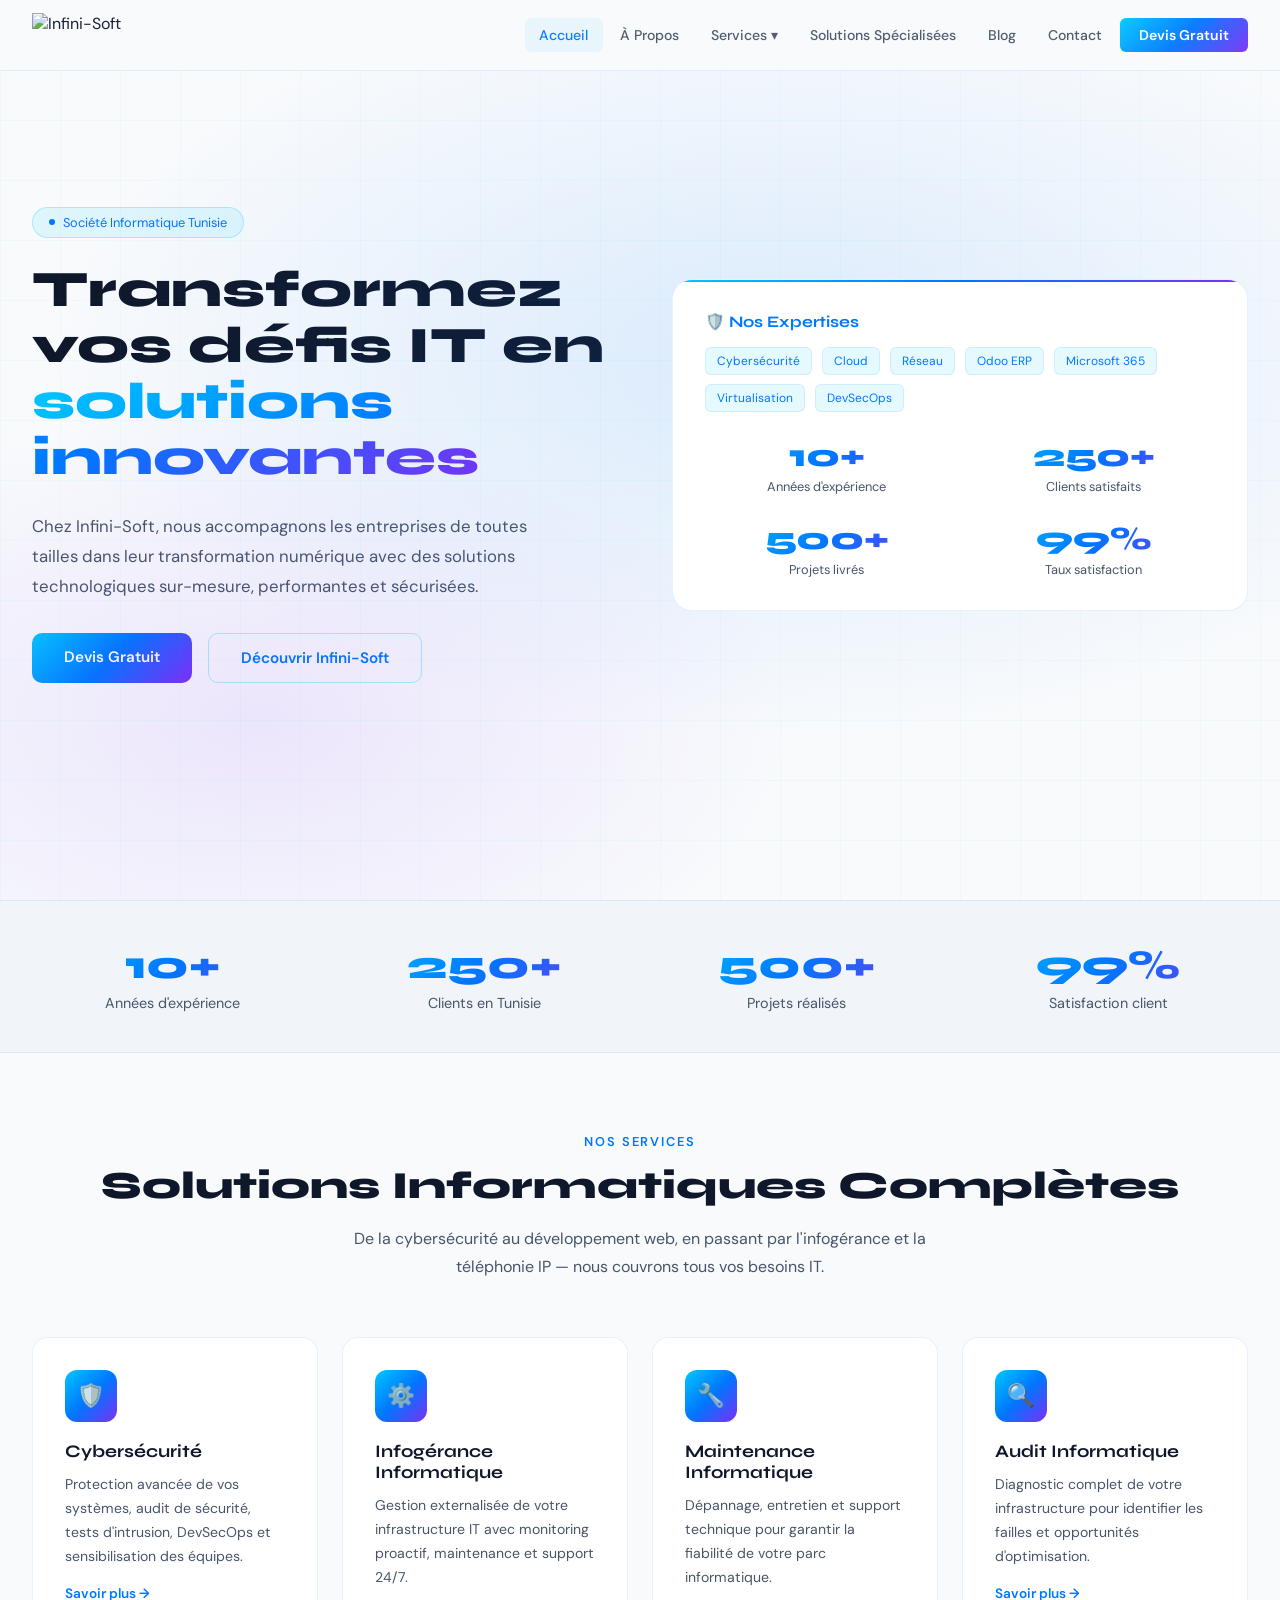
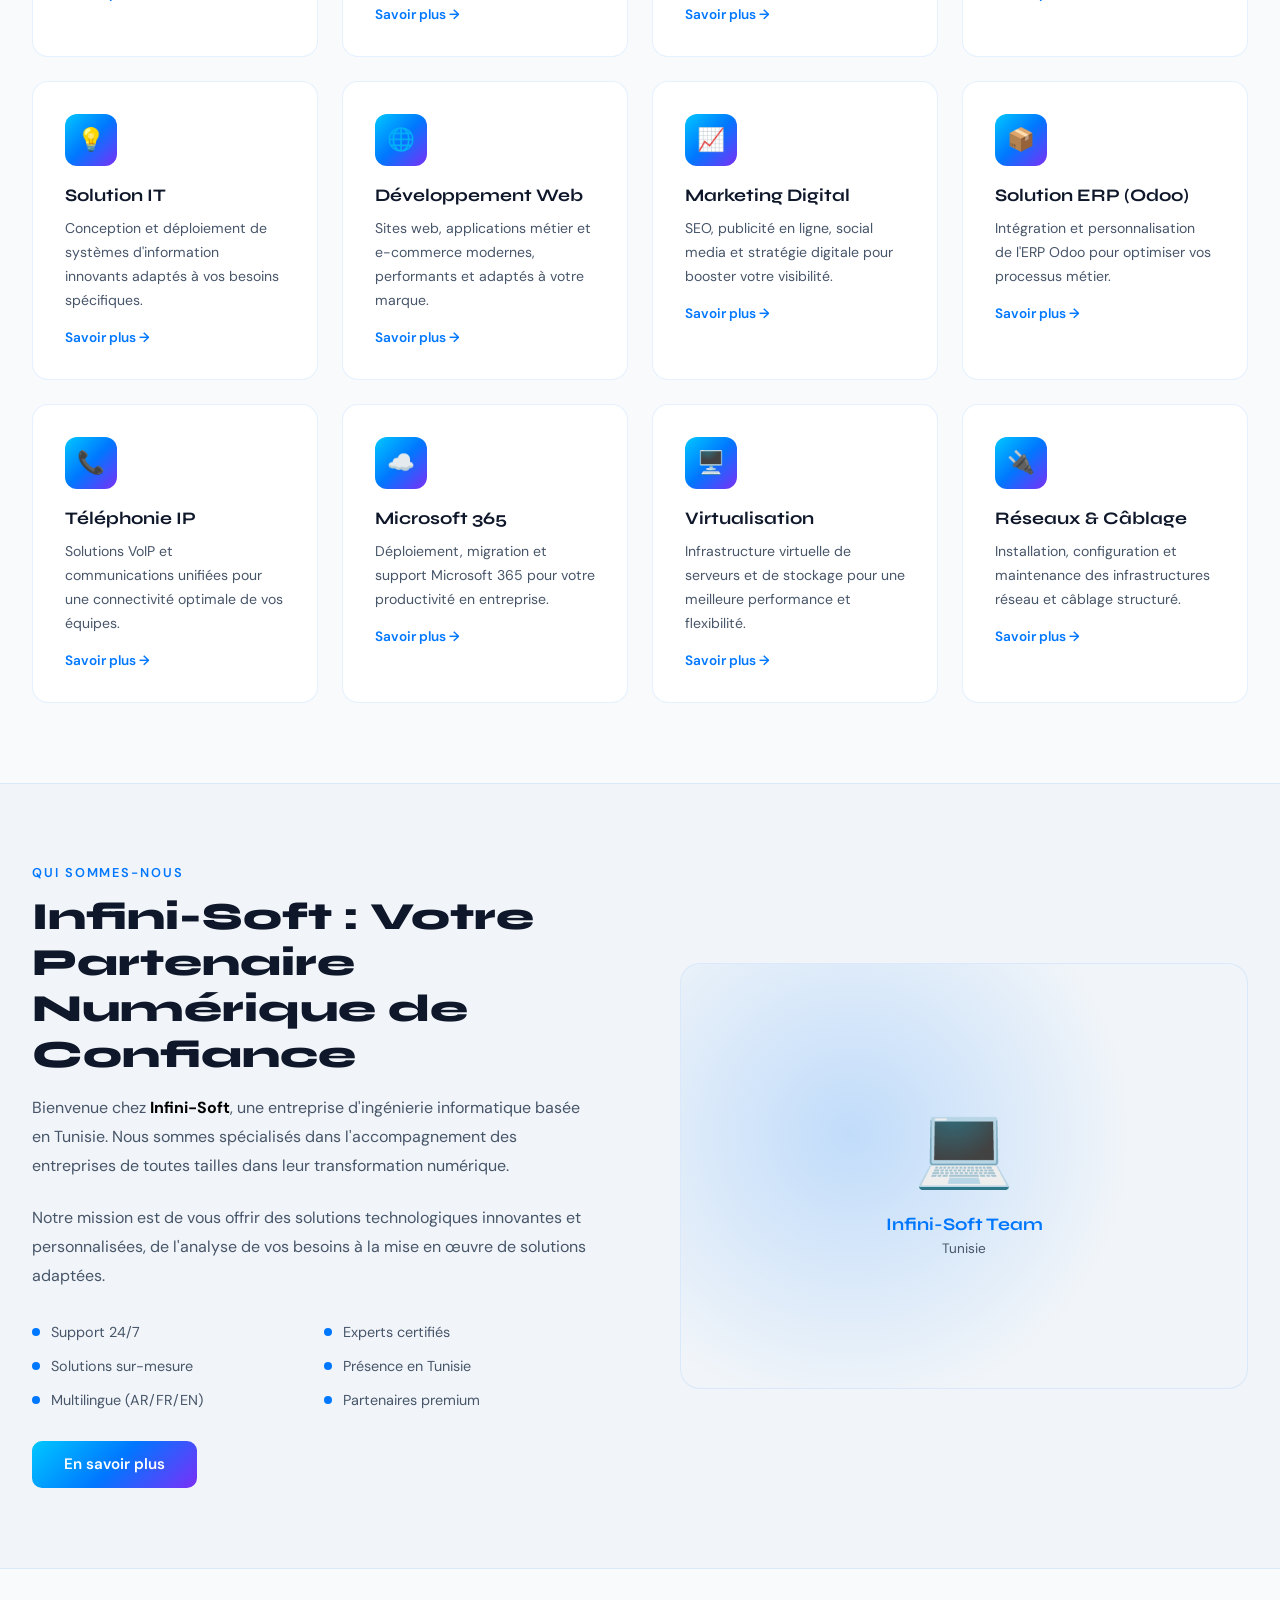
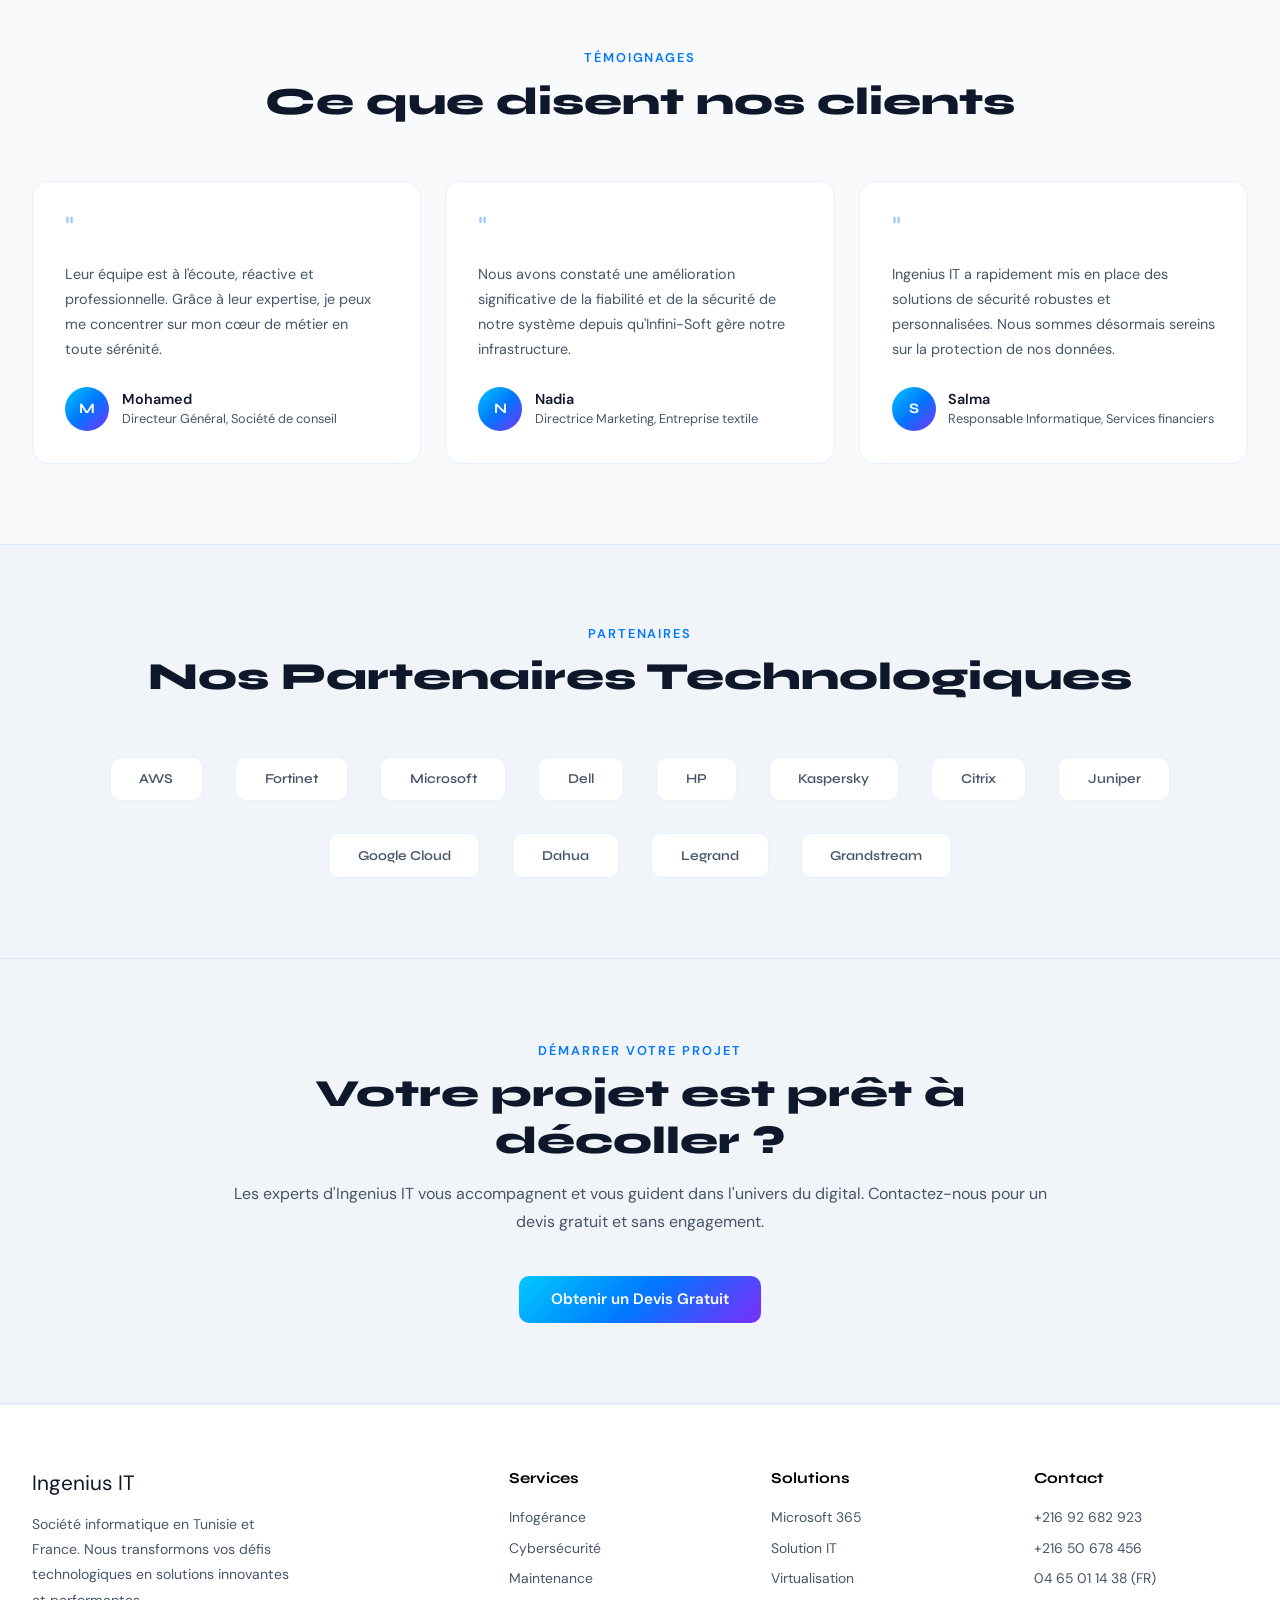
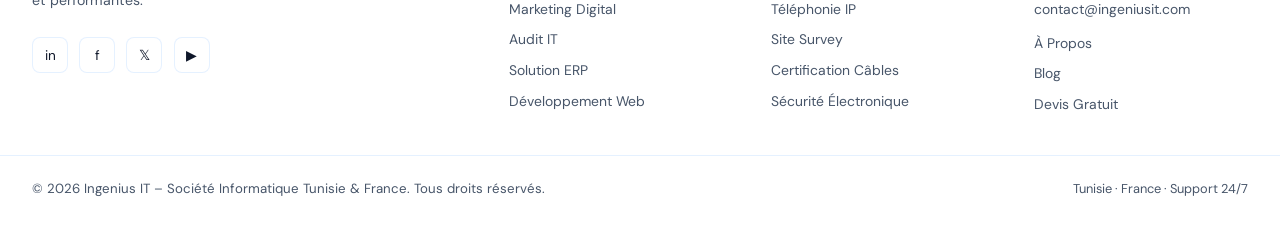
==== infinisoft-template.html @ 9e319af5 "source repo import" ====
<!DOCTYPE html>
<html lang="fr">
<head>
<meta charset="UTF-8">
<meta name="viewport" content="width=device-width, initial-scale=1.0">
<title>Infini-Soft – Société Informatique</title>
<link href="https://fonts.googleapis.com/css2?family=Syne:wght@400;600;700;800&family=DM+Sans:wght@300;400;500;600&display=swap" rel="stylesheet">
<style>
:root {
  /* Mode Clair (Défaut) */
  --bg: #f8fafc;
  --bg2: #ffffff;
  --bg3: #f1f5f9;
  --accent: #0077ff;
  --accent2: #0056b3;
  --accent3: #6366f1;
  --text: #0f172a;
  --text2: #475569;
  --white: #000000;
  --card: #ffffff;
  --border: rgba(0,119,255,0.1);
  --grad: linear-gradient(135deg, #00c8ff 0%, #0077ff 50%, #7b2ff7 100%);
  --shadow: 0 10px 30px rgba(0,0,0,0.05);
}

@media (prefers-color-scheme: dark) {
  :root {
    --bg: #0a0e1a;
    --bg2: #0f1525;
    --bg3: #141c30;
    --accent: #00c8ff;
    --accent2: #0077ff;
    --accent3: #7b2ff7;
    --text: #e8edf8;
    --text2: #8899bb;
    --white: #ffffff;
    --card: #131b2e;
    --border: rgba(0,200,255,0.12);
    --grad: linear-gradient(135deg, #00c8ff 0%, #0077ff 50%, #7b2ff7 100%);
    --shadow: 0 20px 60px rgba(0,120,255,0.15);
  }
}
*{margin:0;padding:0;box-sizing:border-box;}
html{scroll-behavior:smooth;}
body{font-family:'DM Sans',sans-serif;background:var(--bg);color:var(--text);overflow-x:hidden;}

/* ─── SCROLLBAR ─── */
::-webkit-scrollbar{width:6px;}
::-webkit-scrollbar-track{background:var(--bg);}
::-webkit-scrollbar-thumb{background:var(--accent2);border-radius:3px;}

/* ─── PAGES ─── */
.page{display:none;min-height:100vh;}
.page.active{display:block;}

/* ─── NAV ─── */
nav{position:fixed;top:0;left:0;right:0;z-index:1000;background:var(--bg);backdrop-filter:blur(20px);border-bottom:1px solid var(--border);opacity: 0.95;}
.nav-inner{max-width:1280px;margin:auto;padding:0 2rem;display:flex;align-items:center;justify-content:space-between;height:70px;}
.logo{display: flex; align-items: center; cursor:pointer;}
.nav-links{display:flex;gap:0.2rem;list-style:none;}
.nav-links li{position:relative;}
.nav-links a{color:var(--text2);text-decoration:none;font-size:0.88rem;font-weight:500;padding:0.5rem 0.9rem;border-radius:6px;transition:all .2s;cursor:pointer;display:block;}
.nav-links a:hover,.nav-links a.active{color:var(--accent);background:rgba(0,200,255,0.07);}
.dropdown{position:absolute;top:calc(100% + 8px);left:0;background:var(--bg2);border:1px solid var(--border);border-radius:10px;min-width:220px;padding:0.5rem;opacity:0;pointer-events:none;transform:translateY(-8px);transition:all .25s;}
.nav-links li:hover .dropdown{opacity:1;pointer-events:all;transform:translateY(0);}
.dropdown a{font-size:0.84rem;padding:0.45rem 0.8rem;border-radius:6px;color:var(--text2);}
.dropdown a:hover{color:var(--accent);background:rgba(0,200,255,0.07);}
.nav-cta{background:var(--grad);color:#fff!important;border-radius:8px;padding:0.5rem 1.2rem!important;font-weight:600!important;-webkit-text-fill-color:#fff!important;}
.nav-cta:hover{opacity:0.9;color:#fff!important;}
.hamburger{display:none;flex-direction:column;gap:5px;cursor:pointer;padding:4px;}
.hamburger span{width:24px;height:2px;background:var(--text);border-radius:2px;transition:.3s;}
.mobile-menu{display:none;position:fixed;top:70px;left:0;right:0;background:var(--bg2);border-bottom:1px solid var(--border);padding:1rem 2rem;z-index:999;}
.mobile-menu.open{display:block;}
.mobile-menu a{display:block;padding:.7rem 0;color:var(--text2);text-decoration:none;font-size:.95rem;border-bottom:1px solid var(--border);cursor:pointer;}

/* ─── HERO ─── */
.hero{min-height:100vh;display:flex;align-items:center;position:relative;overflow:hidden;padding-top:70px;}
.hero-bg{position:absolute;inset:0;background:radial-gradient(ellipse 80% 60% at 60% 40%, rgba(0,119,255,0.12) 0%, transparent 70%),radial-gradient(ellipse 60% 50% at 20% 80%, rgba(123,47,247,0.10) 0%, transparent 70%);}
.hero-grid{position:absolute;inset:0;background-image:linear-gradient(rgba(0,200,255,0.04) 1px,transparent 1px),linear-gradient(90deg,rgba(0,200,255,0.04) 1px,transparent 1px);background-size:60px 60px;}
.hero-inner{max-width:1280px;margin:auto;padding:4rem 2rem;display:grid;grid-template-columns:1fr 1fr;gap:4rem;align-items:center;}
.hero-badge{display:inline-flex;align-items:center;gap:.5rem;background:rgba(0,200,255,0.1);border:1px solid rgba(0,200,255,0.25);border-radius:50px;padding:.35rem 1rem;font-size:.8rem;color:var(--accent);margin-bottom:1.5rem;}
.hero-badge span{width:6px;height:6px;background:var(--accent);border-radius:50%;animation:pulse 2s infinite;}
@keyframes pulse{0%,100%{opacity:1}50%{opacity:.3}}
.hero h1{font-family:'Syne',sans-serif;font-size:clamp(2.2rem,4vw,3.8rem);font-weight:800;line-height:1.1;margin-bottom:1.5rem;}
.hero h1 .grad{background:var(--grad);-webkit-background-clip:text;-webkit-text-fill-color:transparent;}
.hero p{color:var(--text2);font-size:1.05rem;line-height:1.8;margin-bottom:2rem;max-width:520px;}
.hero-btns{display:flex;gap:1rem;flex-wrap:wrap;}
.btn-primary{background:var(--grad);color:#fff;border:none;padding:.85rem 2rem;border-radius:10px;font-size:.95rem;font-weight:600;cursor:pointer;transition:.25s;text-decoration:none;display:inline-block;}
.btn-primary:hover{transform:translateY(-2px);box-shadow:0 12px 30px rgba(0,119,255,0.4);}
.btn-outline{background:transparent;color:var(--accent);border:1px solid rgba(0,200,255,0.3);padding:.85rem 2rem;border-radius:10px;font-size:.95rem;font-weight:600;cursor:pointer;transition:.25s;text-decoration:none;display:inline-block;}
.btn-outline:hover{background:rgba(0,200,255,0.08);border-color:var(--accent);}
.hero-visual{position:relative;}
.hero-card{background:var(--card);border:1px solid var(--border);border-radius:20px;padding:2rem;position:relative;overflow:hidden;}
.hero-card::before{content:'';position:absolute;top:0;left:0;right:0;height:2px;background:var(--grad);}
.stats-grid{display:grid;grid-template-columns:1fr 1fr;gap:1.5rem;margin-top:1.5rem;}
.stat-item{text-align:center;}
.stat-num{font-family:'Syne',sans-serif;font-size:2rem;font-weight:800;background:var(--grad);-webkit-background-clip:text;-webkit-text-fill-color:transparent;}
.stat-label{font-size:.8rem;color:var(--text2);margin-top:.2rem;}
.floating-chips{display:flex;gap:.6rem;flex-wrap:wrap;margin-bottom:1.5rem;}
.chip{background:rgba(0,200,255,0.1);border:1px solid var(--border);border-radius:6px;padding:.3rem .7rem;font-size:.75rem;color:var(--accent);}

/* ─── SECTION BASE ─── */
section{padding:5rem 0;}
.container{max-width:1280px;margin:auto;padding:0 2rem;}
.section-label{font-size:.8rem;font-weight:600;letter-spacing:.15em;text-transform:uppercase;color:var(--accent);margin-bottom:.8rem;}
.section-title{font-family:'Syne',sans-serif;font-size:clamp(1.8rem,3vw,2.8rem);font-weight:800;line-height:1.2;margin-bottom:1rem;}
.section-sub{color:var(--text2);font-size:1rem;line-height:1.75;max-width:600px;}
.section-header{margin-bottom:3.5rem;}
.text-center{text-align:center;}
.text-center .section-sub{margin:0 auto;}

/* ─── SERVICES GRID ─── */
.services-grid{display:grid;grid-template-columns:repeat(auto-fill,minmax(280px,1fr));gap:1.5rem;}
.service-card{background:var(--card);border:1px solid var(--border);border-radius:16px;padding:2rem;transition:.3s;cursor:pointer;position:relative;overflow:hidden;}
.service-card::after{content:'';position:absolute;inset:0;background:var(--grad);opacity:0;transition:.3s;}
.service-card:hover{transform:translateY(-4px);border-color:rgba(0,200,255,0.3);box-shadow:var(--shadow);}
.service-icon{width:52px;height:52px;background:var(--grad);border-radius:12px;display:flex;align-items:center;justify-content:center;font-size:1.4rem;margin-bottom:1.2rem;position:relative;z-index:1;}
.service-card h3{font-family:'Syne',sans-serif;font-size:1.1rem;font-weight:700;margin-bottom:.7rem;position:relative;z-index:1;}
.service-card p{color:var(--text2);font-size:.88rem;line-height:1.7;position:relative;z-index:1;}
.service-link{color:var(--accent);font-size:.85rem;font-weight:600;margin-top:1rem;display:inline-flex;align-items:center;gap:.3rem;text-decoration:none;position:relative;z-index:1;cursor:pointer;}
.service-link:hover{gap:.6rem;}

/* ─── ABOUT SECTION ─── */
.about-grid{display:grid;grid-template-columns:1fr 1fr;gap:5rem;align-items:center;}
.about-img{border-radius:20px;overflow:hidden;position:relative;}
.about-img-placeholder{width:100%;aspect-ratio:4/3;background:var(--bg3);border-radius:20px;border:1px solid var(--border);display:flex;align-items:center;justify-content:center;font-size:4rem;position:relative;overflow:hidden;}
.about-img-placeholder::before{content:'';position:absolute;inset:0;background:radial-gradient(circle at 30% 40%, rgba(0,119,255,0.2),transparent 60%);}
.about-features{display:grid;grid-template-columns:1fr 1fr;gap:1rem;margin-top:2rem;}
.feat-item{display:flex;align-items:center;gap:.7rem;font-size:.9rem;color:var(--text2);}
.feat-dot{width:8px;height:8px;border-radius:50%;background:var(--accent);flex-shrink:0;}

/* ─── STATS BAR ─── */
.stats-bar{background:var(--bg3);border-top:1px solid var(--border);border-bottom:1px solid var(--border);}
.stats-bar-inner{max-width:1280px;margin:auto;padding:2.5rem 2rem;display:grid;grid-template-columns:repeat(4,1fr);gap:2rem;}
.stat-box{text-align:center;}
.stat-box .num{font-family:'Syne',sans-serif;font-size:2.5rem;font-weight:800;background:var(--grad);-webkit-background-clip:text;-webkit-text-fill-color:transparent;}
.stat-box .lbl{color:var(--text2);font-size:.9rem;margin-top:.3rem;}

/* ─── TESTIMONIALS ─── */
.testimonials-grid{display:grid;grid-template-columns:repeat(auto-fill,minmax(320px,1fr));gap:1.5rem;}
.testi-card{background:var(--card);border:1px solid var(--border);border-radius:16px;padding:2rem;}
.testi-quote{font-size:2rem;color:var(--accent);opacity:.4;line-height:1;}
.testi-text{color:var(--text2);font-size:.9rem;line-height:1.75;margin:1rem 0 1.5rem;}
.testi-author{display:flex;align-items:center;gap:.8rem;}
.testi-avatar{width:44px;height:44px;border-radius:50%;background:var(--grad);display:flex;align-items:center;justify-content:center;font-family:'Syne',sans-serif;font-weight:700;font-size:.9rem;color:#fff;}
.testi-name{font-weight:600;font-size:.9rem;}
.testi-role{color:var(--text2);font-size:.8rem;margin-top:.1rem;}

/* ─── PARTNERS ─── */
.partners-row{display:flex;gap:2rem;flex-wrap:wrap;justify-content:center;align-items:center;}
.partner-logo{background:var(--card);border:1px solid var(--border);border-radius:10px;padding:.8rem 1.8rem;font-family:'Syne',sans-serif;font-size:.85rem;font-weight:600;color:var(--text2);transition:.2s;}
.partner-logo:hover{border-color:var(--accent);color:var(--accent);}

/* ─── CTA SECTION ─── */
.cta-section{background:var(--bg3);border-top:1px solid var(--border);border-bottom:1px solid var(--border);}
.cta-inner{max-width:900px;margin:auto;padding:5rem 2rem;text-align:center;}
.cta-inner h2{font-family:'Syne',sans-serif;font-size:clamp(1.8rem,3vw,2.8rem);font-weight:800;margin-bottom:1rem;}
.cta-inner p{color:var(--text2);font-size:1rem;line-height:1.75;margin-bottom:2.5rem;}

/* ─── CONTACT ─── */
.contact-grid{display:grid;grid-template-columns:1fr 1.5fr;gap:4rem;align-items:start;}
.contact-info h3{font-family:'Syne',sans-serif;font-size:1.5rem;font-weight:700;margin-bottom:1rem;}
.contact-info p{color:var(--text2);font-size:.95rem;line-height:1.75;margin-bottom:2rem;}
.contact-item{display:flex;align-items:center;gap:1rem;margin-bottom:1.2rem;}
.contact-icon{width:44px;height:44px;background:rgba(0,200,255,0.1);border:1px solid var(--border);border-radius:10px;display:flex;align-items:center;justify-content:center;font-size:1.1rem;flex-shrink:0;}
.contact-detail{font-size:.9rem;}
.contact-detail strong{display:block;margin-bottom:.1rem;}
.contact-detail span{color:var(--text2);font-size:.85rem;}
.contact-form{background:var(--card);border:1px solid var(--border);border-radius:20px;padding:2.5rem;}
.form-group{margin-bottom:1.2rem;}
.form-row{display:grid;grid-template-columns:1fr 1fr;gap:1rem;}
label{display:block;font-size:.85rem;font-weight:500;color:var(--text2);margin-bottom:.5rem;}
input,textarea,select{width:100%;background:var(--bg3);border:1px solid var(--border);border-radius:10px;padding:.85rem 1rem;color:var(--text);font-family:'DM Sans',sans-serif;font-size:.9rem;outline:none;transition:.2s;}
input:focus,textarea:focus,select:focus{border-color:var(--accent);box-shadow:0 0 0 3px rgba(0,200,255,0.1);}
textarea{resize:vertical;min-height:130px;}
select option{background:var(--bg2);}

/* ─── FOOTER ─── */
footer{background:var(--bg2);border-top:1px solid var(--border);padding:4rem 0 2rem;}
.footer-grid{max-width:1280px;margin:auto;padding:0 2rem;display:grid;grid-template-columns:2fr 1fr 1fr 1fr;gap:3rem;}
.footer-brand p{color:var(--text2);font-size:.88rem;line-height:1.8;margin-top:1rem;max-width:260px;}
.footer-socials{display:flex;gap:.7rem;margin-top:1.5rem;}
.social-btn{width:36px;height:36px;background:var(--card);border:1px solid var(--border);border-radius:8px;display:flex;align-items:center;justify-content:center;cursor:pointer;transition:.2s;font-size:.85rem;}
.social-btn:hover{border-color:var(--accent);color:var(--accent);}
.footer-col h4{font-family:'Syne',sans-serif;font-size:.95rem;font-weight:700;margin-bottom:1.2rem;color:var(--white);}
.footer-col ul{list-style:none;}
.footer-col li{margin-bottom:.6rem;}
.footer-col a{color:var(--text2);text-decoration:none;font-size:.87rem;transition:.2s;cursor:pointer;}
.footer-col a:hover{color:var(--accent);}
.footer-bottom{max-width:1280px;margin:2rem auto 0;padding:1.5rem 2rem 0;border-top:1px solid var(--border);display:flex;justify-content:space-between;align-items:center;flex-wrap:gap}
.footer-bottom p{color:var(--text2);font-size:.83rem;}

/* ─── PAGE HERO ─── */
.page-hero{padding:8rem 0 4rem;background:var(--bg2);border-bottom:1px solid var(--border);text-align:center;position:relative;overflow:hidden;}
.page-hero::before{content:'';position:absolute;inset:0;background:radial-gradient(ellipse 70% 60% at 50% 0%, rgba(0,119,255,0.12),transparent 70%);}
.page-hero-inner{position:relative;max-width:800px;margin:auto;padding:0 2rem;}
.breadcrumb{display:flex;align-items:center;justify-content:center;gap:.5rem;font-size:.82rem;color:var(--text2);margin-bottom:1.5rem;}
.breadcrumb .sep{opacity:.4;}
.breadcrumb .current{color:var(--accent);}

/* ─── BLOG ─── */
.blog-grid{display:grid;grid-template-columns:repeat(auto-fill,minmax(320px,1fr));gap:1.5rem;}
.blog-card{background:var(--card);border:1px solid var(--border);border-radius:16px;overflow:hidden;transition:.3s;}
.blog-card:hover{transform:translateY(-3px);box-shadow:var(--shadow);border-color:rgba(0,200,255,0.25);}
.blog-img{width:100%;height:200px;background:linear-gradient(135deg,rgba(0,119,255,0.2),rgba(123,47,247,0.2));display:flex;align-items:center;justify-content:center;font-size:3rem;}
.blog-body{padding:1.5rem;}
.blog-tag{font-size:.75rem;font-weight:600;color:var(--accent);text-transform:uppercase;letter-spacing:.08em;margin-bottom:.6rem;}
.blog-card h3{font-family:'Syne',sans-serif;font-size:1rem;font-weight:700;line-height:1.4;margin-bottom:.7rem;}
.blog-card p{color:var(--text2);font-size:.85rem;line-height:1.7;}
.blog-meta{display:flex;align-items:center;justify-content:space-between;margin-top:1rem;padding-top:1rem;border-top:1px solid var(--border);font-size:.8rem;color:var(--text2);}

/* ─── EXPERTISE PAGE ─── */
.expertise-detail{background:var(--card);border:1px solid var(--border);border-radius:16px;padding:2.5rem;margin-bottom:1.5rem;}
.expertise-detail h3{font-family:'Syne',sans-serif;font-size:1.3rem;font-weight:700;margin-bottom:1rem;}
.expertise-detail p{color:var(--text2);font-size:.9rem;line-height:1.75;margin-bottom:1rem;}
.tag-list{display:flex;gap:.5rem;flex-wrap:wrap;margin-top:1rem;}
.tag{background:rgba(0,200,255,0.1);border:1px solid rgba(0,200,255,0.2);border-radius:6px;padding:.25rem .7rem;font-size:.78rem;color:var(--accent);}

/* ─── OFFERS GRID ─── */
.offers-grid{display:grid;grid-template-columns:repeat(auto-fill,minmax(300px,1fr));gap:1.5rem;}
.offer-card{background:var(--card);border:1px solid var(--border);border-radius:16px;padding:2rem;position:relative;transition:.3s;}
.offer-card.featured{border-color:rgba(0,200,255,0.4);background:linear-gradient(135deg,rgba(0,119,255,0.06),rgba(123,47,247,0.06));}
.offer-card:hover{transform:translateY(-3px);box-shadow:var(--shadow);}
.offer-badge{position:absolute;top:1rem;right:1rem;background:var(--grad);color:#fff;font-size:.7rem;font-weight:700;padding:.2rem .6rem;border-radius:50px;}
.offer-icon{font-size:2.2rem;margin-bottom:1rem;}
.offer-card h3{font-family:'Syne',sans-serif;font-size:1.15rem;font-weight:700;margin-bottom:.7rem;}
.offer-card p{color:var(--text2);font-size:.87rem;line-height:1.7;margin-bottom:1.2rem;}
.offer-list{list-style:none;}
.offer-list li{font-size:.85rem;color:var(--text2);padding:.25rem 0;display:flex;align-items:center;gap:.5rem;}
.offer-list li::before{content:'✓';color:var(--accent);font-weight:700;}

/* ─── SOLUTIONS PAGE ─── */
.solutions-hero-cards{display:grid;grid-template-columns:repeat(auto-fill,minmax(260px,1fr));gap:1.5rem;margin-top:3rem;}
.sol-card{background:var(--card);border:1px solid var(--border);border-radius:16px;padding:2rem;text-align:center;transition:.3s;}
.sol-card:hover{border-color:rgba(0,200,255,0.35);transform:translateY(-3px);}
.sol-icon{width:64px;height:64px;background:var(--grad);border-radius:16px;display:flex;align-items:center;justify-content:center;font-size:1.8rem;margin:0 auto 1.2rem;}
.sol-card h3{font-family:'Syne',sans-serif;font-size:1rem;font-weight:700;margin-bottom:.6rem;}
.sol-card p{color:var(--text2);font-size:.85rem;line-height:1.65;}

/* ─── ANIMATIONS ─── */
.fade-in{opacity:0;transform:translateY(24px);transition:opacity .6s,transform .6s;}
.fade-in.visible{opacity:1;transform:none;}

@media(max-width:900px){
  .hero-inner,.about-grid,.contact-grid,.footer-grid{grid-template-columns:1fr;}
  .stats-bar-inner{grid-template-columns:repeat(2,1fr);}
  .hero-visual{display:none;}
  .nav-links,.nav-cta{display:none;}
  .hamburger{display:flex;}
  .form-row{grid-template-columns:1fr;}
  .footer-grid{grid-template-columns:1fr 1fr;}
}
@media(max-width:600px){
  .stats-bar-inner{grid-template-columns:1fr 1fr;}
  .footer-grid{grid-template-columns:1fr;}
  .footer-bottom{flex-direction:column;gap:.5rem;text-align:center;}
}
</style>
</head>
<body>

<!-- ══════════════ NAVIGATION ══════════════ -->
<nav>
  <div class="nav-inner">
    <div class="logo" onclick="showPage('home')">
      <img src="img/logo.svg" alt="Infini-Soft" style="height: 45px; vertical-align: middle;">
    </div>
    <ul class="nav-links">
      <li><a onclick="showPage('home')" class="active" id="nav-home">Accueil</a></li>
      <li><a onclick="showPage('about')" id="nav-about">À Propos</a></li>
      <li>
        <a id="nav-services">Services ▾</a>
        <div class="dropdown">
          <a onclick="showPage('infogerance')">Infogérance Informatique</a>
          <a onclick="showPage('cybersecurite')">Cybersécurité</a>
          <a onclick="showPage('maintenance')">Maintenance Informatique</a>
          <a onclick="showPage('marketing')">Marketing Digital</a>
          <a onclick="showPage('audit')">Audit Informatique</a>
          <a onclick="showPage('erp')">Solution ERP (Odoo)</a>
          <a onclick="showPage('microsoft365')">Microsoft 365</a>
          <a onclick="showPage('solutionit')">Solution IT</a>
          <a onclick="showPage('devweb')">Développement Web</a>
          <a onclick="showPage('virtualisation')">Virtualisation</a>
          <a onclick="showPage('telephonie')">Téléphonie IP</a>
        </div>
      </li>
      <li><a onclick="showPage('solutions')" id="nav-solutions">Solutions Spécialisées</a></li>
      <li><a onclick="showPage('blog')" id="nav-blog">Blog</a></li>
      <li><a onclick="showPage('contact')" id="nav-contact">Contact</a></li>
      <li><a onclick="showPage('contact')" class="nav-cta">Devis Gratuit</a></li>
    </ul>
    <div class="hamburger" onclick="toggleMenu()">
      <span></span><span></span><span></span>
    </div>
  </div>
</nav>
<div class="mobile-menu" id="mobileMenu">
  <a onclick="showPage('home');toggleMenu()">Accueil</a>
  <a onclick="showPage('about');toggleMenu()">À Propos</a>
  <a onclick="showPage('cybersecurite');toggleMenu()">Cybersécurité</a>
  <a onclick="showPage('infogerance');toggleMenu()">Infogérance</a>
  <a onclick="showPage('maintenance');toggleMenu()">Maintenance</a>
  <a onclick="showPage('marketing');toggleMenu()">Marketing Digital</a>
  <a onclick="showPage('audit');toggleMenu()">Audit</a>
  <a onclick="showPage('erp');toggleMenu()">Solution ERP</a>
  <a onclick="showPage('devweb');toggleMenu()">Développement Web</a>
  <a onclick="showPage('solutions');toggleMenu()">Solutions Spécialisées</a>
  <a onclick="showPage('blog');toggleMenu()">Blog</a>
  <a onclick="showPage('contact');toggleMenu()">Contact</a>
</div>

<!-- ══════════════ PAGE: ACCUEIL ══════════════ -->
<div class="page active" id="page-home">

  <!-- HERO -->
  <section class="hero">
    <div class="hero-bg"></div>
    <div class="hero-grid"></div>
    <div class="hero-inner container">
      <div>
        <div class="hero-badge"><span></span> Société Informatique Tunisie</div>
        <h1>Transformez vos défis IT en <span class="grad">solutions innovantes</span></h1>
        <p>Chez Infini-Soft, nous accompagnons les entreprises de toutes tailles dans leur transformation numérique avec des solutions technologiques sur-mesure, performantes et sécurisées.</p>
        <div class="hero-btns">
          <a class="btn-primary" onclick="showPage('contact')">Devis Gratuit</a>
          <a class="btn-outline" onclick="showPage('about')">Découvrir Infini-Soft</a>
        </div>
      </div>
      <div class="hero-visual">
        <div class="hero-card">
          <div style="font-family:'Syne',sans-serif;font-size:1rem;font-weight:700;margin-bottom:1rem;color:var(--accent)">🛡️ Nos Expertises</div>
          <div class="floating-chips">
            <div class="chip">Cybersécurité</div>
            <div class="chip">Cloud</div>
            <div class="chip">Réseau</div>
            <div class="chip">Odoo ERP</div>
            <div class="chip">Microsoft 365</div>
            <div class="chip">Virtualisation</div>
            <div class="chip">DevSecOps</div>
          </div>
          <div class="stats-grid">
            <div class="stat-item"><div class="stat-num">10+</div><div class="stat-label">Années d'expérience</div></div>
            <div class="stat-item"><div class="stat-num">250+</div><div class="stat-label">Clients satisfaits</div></div>
            <div class="stat-item"><div class="stat-num">500+</div><div class="stat-label">Projets livrés</div></div>
            <div class="stat-item"><div class="stat-num">99%</div><div class="stat-label">Taux satisfaction</div></div>
          </div>
        </div>
      </div>
    </div>
  </section>

  <!-- STATS BAR -->
  <div class="stats-bar">
    <div class="stats-bar-inner">
      <div class="stat-box"><div class="num">10+</div><div class="lbl">Années d'expérience</div></div>
      <div class="stat-box"><div class="num">250+</div><div class="lbl">Clients en Tunisie</div></div>
      <div class="stat-box"><div class="num">500+</div><div class="lbl">Projets réalisés</div></div>
      <div class="stat-box"><div class="num">99%</div><div class="lbl">Satisfaction client</div></div>
    </div>
  </div>

  <!-- SERVICES -->
  <section>
    <div class="container">
      <div class="section-header text-center fade-in">
        <div class="section-label">Nos Services</div>
        <h2 class="section-title">Solutions Informatiques Complètes</h2>
        <p class="section-sub">De la cybersécurité au développement web, en passant par l'infogérance et la téléphonie IP — nous couvrons tous vos besoins IT.</p>
      </div>
      <div class="services-grid">
        <div class="service-card fade-in" onclick="showPage('cybersecurite')">
          <div class="service-icon">🛡️</div>
          <h3>Cybersécurité</h3>
          <p>Protection avancée de vos systèmes, audit de sécurité, tests d'intrusion, DevSecOps et sensibilisation des équipes.</p>
          <a class="service-link">Savoir plus →</a>
        </div>
        <div class="service-card fade-in" onclick="showPage('infogerance')">
          <div class="service-icon">⚙️</div>
          <h3>Infogérance Informatique</h3>
          <p>Gestion externalisée de votre infrastructure IT avec monitoring proactif, maintenance et support 24/7.</p>
          <a class="service-link">Savoir plus →</a>
        </div>
        <div class="service-card fade-in" onclick="showPage('maintenance')">
          <div class="service-icon">🔧</div>
          <h3>Maintenance Informatique</h3>
          <p>Dépannage, entretien et support technique pour garantir la fiabilité de votre parc informatique.</p>
          <a class="service-link">Savoir plus →</a>
        </div>
        <div class="service-card fade-in" onclick="showPage('audit')">
          <div class="service-icon">🔍</div>
          <h3>Audit Informatique</h3>
          <p>Diagnostic complet de votre infrastructure pour identifier les failles et opportunités d'optimisation.</p>
          <a class="service-link">Savoir plus →</a>
        </div>
        <div class="service-card fade-in" onclick="showPage('solutionit')">
          <div class="service-icon">💡</div>
          <h3>Solution IT</h3>
          <p>Conception et déploiement de systèmes d'information innovants adaptés à vos besoins spécifiques.</p>
          <a class="service-link">Savoir plus →</a>
        </div>
        <div class="service-card fade-in" onclick="showPage('devweb')">
          <div class="service-icon">🌐</div>
          <h3>Développement Web</h3>
          <p>Sites web, applications métier et e-commerce modernes, performants et adaptés à votre marque.</p>
          <a class="service-link">Savoir plus →</a>
        </div>
        <div class="service-card fade-in" onclick="showPage('marketing')">
          <div class="service-icon">📈</div>
          <h3>Marketing Digital</h3>
          <p>SEO, publicité en ligne, social media et stratégie digitale pour booster votre visibilité.</p>
          <a class="service-link">Savoir plus →</a>
        </div>
        <div class="service-card fade-in" onclick="showPage('erp')">
          <div class="service-icon">📦</div>
          <h3>Solution ERP (Odoo)</h3>
          <p>Intégration et personnalisation de l'ERP Odoo pour optimiser vos processus métier.</p>
          <a class="service-link">Savoir plus →</a>
        </div>
        <div class="service-card fade-in" onclick="showPage('telephonie')">
          <div class="service-icon">📞</div>
          <h3>Téléphonie IP</h3>
          <p>Solutions VoIP et communications unifiées pour une connectivité optimale de vos équipes.</p>
          <a class="service-link">Savoir plus →</a>
        </div>
        <div class="service-card fade-in" onclick="showPage('microsoft365')">
          <div class="service-icon">☁️</div>
          <h3>Microsoft 365</h3>
          <p>Déploiement, migration et support Microsoft 365 pour votre productivité en entreprise.</p>
          <a class="service-link">Savoir plus →</a>
        </div>
        <div class="service-card fade-in" onclick="showPage('virtualisation')">
          <div class="service-icon">🖥️</div>
          <h3>Virtualisation</h3>
          <p>Infrastructure virtuelle de serveurs et de stockage pour une meilleure performance et flexibilité.</p>
          <a class="service-link">Savoir plus →</a>
        </div>
        <div class="service-card fade-in" onclick="showPage('solutions')">
          <div class="service-icon">🔌</div>
          <h3>Réseaux & Câblage</h3>
          <p>Installation, configuration et maintenance des infrastructures réseau et câblage structuré.</p>
          <a class="service-link">Savoir plus →</a>
        </div>
      </div>
    </div>
  </section>

  <!-- ABOUT PREVIEW -->
  <section style="background:var(--bg3);border-top:1px solid var(--border);border-bottom:1px solid var(--border);">
    <div class="container">
      <div class="about-grid">
        <div>
          <div class="section-label fade-in">Qui Sommes-Nous</div>
          <h2 class="section-title fade-in">Infini-Soft : Votre Partenaire Numérique de Confiance</h2>
          <p style="color:var(--text2);line-height:1.8;margin-bottom:1.5rem;" class="fade-in">
            Bienvenue chez <strong style="color:var(--white)">Infini-Soft</strong>, une entreprise d'ingénierie informatique basée en Tunisie. Nous sommes spécialisés dans l'accompagnement des entreprises de toutes tailles dans leur transformation numérique.
          </p>
          <p style="color:var(--text2);line-height:1.8;margin-bottom:2rem;" class="fade-in">
            Notre mission est de vous offrir des solutions technologiques innovantes et personnalisées, de l'analyse de vos besoins à la mise en œuvre de solutions adaptées.
          </p>
          <div class="about-features fade-in">
            <div class="feat-item"><div class="feat-dot"></div>Support 24/7</div>
            <div class="feat-item"><div class="feat-dot"></div>Experts certifiés</div>
            <div class="feat-item"><div class="feat-dot"></div>Solutions sur-mesure</div>
            <div class="feat-item"><div class="feat-dot"></div>Présence en Tunisie</div>
            <div class="feat-item"><div class="feat-dot"></div>Multilingue (AR/FR/EN)</div>
            <div class="feat-item"><div class="feat-dot"></div>Partenaires premium</div>
          </div>
          <a class="btn-primary" style="margin-top:2rem;display:inline-block;" onclick="showPage('about')">En savoir plus</a>
        </div>
        <div>
          <div class="about-img-placeholder fade-in">
            <div style="text-align:center;position:relative;z-index:1;">
              <div style="font-size:5rem;margin-bottom:1rem;">💻</div>
              <div style="font-family:'Syne',sans-serif;font-size:1.1rem;font-weight:700;color:var(--accent)">Infini-Soft Team</div>
              <div style="color:var(--text2);font-size:.85rem;margin-top:.3rem">Tunisie</div>
            </div>
          </div>
        </div>
      </div>
    </div>
  </section>

  <!-- TESTIMONIALS -->
  <section>
    <div class="container">
      <div class="section-header text-center fade-in">
        <div class="section-label">Témoignages</div>
        <h2 class="section-title">Ce que disent nos clients</h2>
      </div>
      <div class="testimonials-grid">
        <div class="testi-card fade-in">
          <div class="testi-quote">"</div>
          <p class="testi-text">Leur équipe est à l'écoute, réactive et professionnelle. Grâce à leur expertise, je peux me concentrer sur mon cœur de métier en toute sérénité.</p>
          <div class="testi-author"><div class="testi-avatar">M</div><div><div class="testi-name">Mohamed</div><div class="testi-role">Directeur Général, Société de conseil</div></div></div>
        </div>
        <div class="testi-card fade-in">
          <div class="testi-quote">"</div>
          <p class="testi-text">Nous avons constaté une amélioration significative de la fiabilité et de la sécurité de notre système depuis qu'Infini-Soft gère notre infrastructure.</p>
          <div class="testi-author"><div class="testi-avatar">N</div><div><div class="testi-name">Nadia</div><div class="testi-role">Directrice Marketing, Entreprise textile</div></div></div>
        </div>
        <div class="testi-card fade-in">
          <div class="testi-quote">"</div>
          <p class="testi-text">Ingenius IT a rapidement mis en place des solutions de sécurité robustes et personnalisées. Nous sommes désormais sereins sur la protection de nos données.</p>
          <div class="testi-author"><div class="testi-avatar">S</div><div><div class="testi-name">Salma</div><div class="testi-role">Responsable Informatique, Services financiers</div></div></div>
        </div>
      </div>
    </div>
  </section>

  <!-- PARTNERS -->
  <section style="background:var(--bg3);border-top:1px solid var(--border);">
    <div class="container">
      <div class="section-header text-center fade-in">
        <div class="section-label">Partenaires</div>
        <h2 class="section-title">Nos Partenaires Technologiques</h2>
      </div>
      <div class="partners-row fade-in">
        <div class="partner-logo">AWS</div>
        <div class="partner-logo">Fortinet</div>
        <div class="partner-logo">Microsoft</div>
        <div class="partner-logo">Dell</div>
        <div class="partner-logo">HP</div>
        <div class="partner-logo">Kaspersky</div>
        <div class="partner-logo">Citrix</div>
        <div class="partner-logo">Juniper</div>
        <div class="partner-logo">Google Cloud</div>
        <div class="partner-logo">Dahua</div>
        <div class="partner-logo">Legrand</div>
        <div class="partner-logo">Grandstream</div>
      </div>
    </div>
  </section>

  <!-- CTA -->
  <div class="cta-section">
    <div class="cta-inner fade-in">
      <div class="section-label" style="display:inline-block;margin-bottom:.8rem">Démarrer votre projet</div>
      <h2 class="section-title">Votre projet est prêt à décoller ?</h2>
      <p>Les experts d'Ingenius IT vous accompagnent et vous guident dans l'univers du digital. Contactez-nous pour un devis gratuit et sans engagement.</p>
      <a class="btn-primary" onclick="showPage('contact')">Obtenir un Devis Gratuit</a>
    </div>
  </div>

</div><!-- end page-home -->

<!-- ══════════════ PAGE: À PROPOS ══════════════ -->
<div class="page" id="page-about">
  <div class="page-hero">
    <div class="page-hero-inner">
      <div class="breadcrumb"><span onclick="showPage('home')" style="cursor:pointer;color:var(--text2)">Accueil</span><span class="sep">/</span><span class="current">À Propos</span></div>
      <div class="section-label">Notre Histoire</div>
      <h1 class="section-title">Ingenius IT : Qui sommes-nous ?</h1>
      <p class="section-sub" style="margin:0 auto">Votre partenaire informatique de confiance en Tunisie et en France depuis plus de 10 ans.</p>
    </div>
  </div>
  <section>
    <div class="container">
      <div class="about-grid">
        <div>
          <div class="section-label">Notre Mission</div>
          <h2 class="section-title">Innover, Accompagner, Sécuriser</h2>
          <p style="color:var(--text2);line-height:1.8;margin-bottom:1.2rem">Fondée en Tunisie, <strong style="color:var(--white)">Ingenius IT</strong> est une entreprise d'ingénierie informatique spécialisée dans l'accompagnement des organisations dans leur transformation numérique. Nous intervenons aussi bien auprès des PME que des grandes entreprises, avec la même exigence de qualité.</p>
          <p style="color:var(--text2);line-height:1.8;margin-bottom:1.2rem">Notre équipe pluridisciplinaire de consultants, ingénieurs et développeurs certifiés est animée par une passion commune : vous offrir des solutions technologiques fiables, innovantes et sur-mesure.</p>
          <p style="color:var(--text2);line-height:1.8;margin-bottom:2rem">Grâce à notre double présence en Tunisie et en France, nous combinons le meilleur des deux pays pour vous offrir un service de proximité avec un rayonnement international.</p>
          <a class="btn-primary" onclick="showPage('contact')">Travailler avec nous</a>
        </div>
        <div>
          <div style="display:grid;grid-template-columns:1fr 1fr;gap:1rem;">
            <div class="service-card" style="text-align:center;">
              <div style="font-size:2rem;margin-bottom:.5rem">🎯</div>
              <h3 style="font-size:.95rem">Notre Vision</h3>
              <p style="font-size:.83rem">Devenir le partenaire IT de référence en Afrique du Nord et en France.</p>
            </div>
            <div class="service-card" style="text-align:center;">
              <div style="font-size:2rem;margin-bottom:.5rem">⚡</div>
              <h3 style="font-size:.95rem">Réactivité</h3>
              <p style="font-size:.83rem">Support 24/7 et intervention rapide pour assurer votre continuité d'activité.</p>
            </div>
            <div class="service-card" style="text-align:center;">
              <div style="font-size:2rem;margin-bottom:.5rem">🏆</div>
              <h3 style="font-size:.95rem">Excellence</h3>
              <p style="font-size:.83rem">Standards de qualité élevés dans chaque projet et service délivré.</p>
            </div>
            <div class="service-card" style="text-align:center;">
              <div style="font-size:2rem;margin-bottom:.5rem">🤝</div>
              <h3 style="font-size:.95rem">Confiance</h3>
              <p style="font-size:.83rem">Relation durable et transparente avec chacun de nos partenaires clients.</p>
            </div>
          </div>
        </div>
      </div>
    </div>
  </section>
  <section style="background:var(--bg3);border-top:1px solid var(--border);">
    <div class="container">
      <div class="section-header text-center"><div class="section-label">Notre Équipe</div><h2 class="section-title">Experts à votre service</h2></div>
      <div class="services-grid">
        <div class="service-card" style="text-align:center"><div style="width:64px;height:64px;border-radius:50%;background:var(--grad);margin:0 auto 1rem;display:flex;align-items:center;justify-content:center;font-size:1.5rem">👨‍💻</div><h3>Ingénieurs Réseau</h3><p style="color:var(--text2);font-size:.85rem">Certifiés Cisco, Fortinet, Juniper pour concevoir et sécuriser vos infrastructures réseau.</p></div>
        <div class="service-card" style="text-align:center"><div style="width:64px;height:64px;border-radius:50%;background:var(--grad);margin:0 auto 1rem;display:flex;align-items:center;justify-content:center;font-size:1.5rem">🔐</div><h3>Experts Cybersécurité</h3><p style="color:var(--text2);font-size:.85rem">Spécialistes en pentest, forensic et DevSecOps pour protéger votre système d'information.</p></div>
        <div class="service-card" style="text-align:center"><div style="width:64px;height:64px;border-radius:50%;background:var(--grad);margin:0 auto 1rem;display:flex;align-items:center;justify-content:center;font-size:1.5rem">🌐</div><h3>Développeurs Web</h3><p style="color:var(--text2);font-size:.85rem">Full-stack developers pour concevoir des solutions web modernes et performantes.</p></div>
        <div class="service-card" style="text-align:center"><div style="width:64px;height:64px;border-radius:50%;background:var(--grad);margin:0 auto 1rem;display:flex;align-items:center;justify-content:center;font-size:1.5rem">📊</div><h3>Consultants ERP</h3><p style="color:var(--text2);font-size:.85rem">Experts Odoo certifiés pour l'implémentation et la personnalisation de votre ERP.</p></div>
      </div>
    </div>
  </section>
</div>

<!-- ══════════════ PAGE: CYBERSÉCURITÉ ══════════════ -->
<div class="page" id="page-cybersecurite">
  <div class="page-hero">
    <div class="page-hero-inner">
      <div class="breadcrumb"><span onclick="showPage('home')" style="cursor:pointer;color:var(--text2)">Accueil</span><span class="sep">/</span><span onclick="showPage('home')" style="cursor:pointer;color:var(--text2)">Services</span><span class="sep">/</span><span class="current">Cybersécurité</span></div>
      <div class="section-label">🛡️ Cybersécurité</div>
      <h1 class="section-title">Société de Cybersécurité en Tunisie</h1>
      <p class="section-sub" style="margin:0 auto">Protégez vos systèmes, données et utilisateurs avec nos solutions de cybersécurité avancées.</p>
    </div>
  </div>
  <section>
    <div class="container">
      <div class="section-header text-center"><div class="section-label">Offres Sécurité</div><h2 class="section-title">Nos Services Cybersécurité</h2></div>
      <div class="offers-grid">
        <div class="offer-card"><div class="offer-icon">🔍</div><h3>Audit & Conseil</h3><p>Évaluation complète de votre posture de sécurité et recommandations stratégiques.</p><ul class="offer-list"><li>Audit de sécurité SI</li><li>Analyse de risques</li><li>Politique de sécurité</li><li>Plan de remédiation</li></ul></div>
        <div class="offer-card featured"><div class="offer-badge">Populaire</div><div class="offer-icon">⚔️</div><h3>Test d'Intrusion</h3><p>Simulation d'attaques réelles pour identifier vos vulnérabilités avant les hackers.</p><ul class="offer-list"><li>Pentest réseau interne/externe</li><li>Test application web</li><li>Social engineering</li><li>Rapport détaillé</li></ul></div>
        <div class="offer-card"><div class="offer-icon">🧪</div><h3>Forensic</h3><p>Investigation numérique après incident de sécurité pour comprendre l'attaque.</p><ul class="offer-list"><li>Analyse post-incident</li><li>Collecte de preuves</li><li>Rapport légal</li><li>Recommandations</li></ul></div>
        <div class="offer-card"><div class="offer-icon">🚀</div><h3>DevSecOps</h3><p>Intégration de la sécurité dans vos pipelines CI/CD pour un code sécurisé dès la conception.</p><ul class="offer-list"><li>SAST / DAST</li><li>Container security</li><li>Kubernetes security</li><li>AWS / Azure security</li></ul></div>
        <div class="offer-card"><div class="offer-icon">📚</div><h3>Sensibilisation</h3><p>Formation et cyber-entraînement de vos équipes pour créer une culture de la sécurité.</p><ul class="offer-list"><li>Formations phishing</li><li>Cyber-entraînement</li><li>Ateliers pratiques</li><li>Certification interne</li></ul></div>
        <div class="offer-card"><div class="offer-icon">🔎</div><h3>Forensic Offensif</h3><p>Techniques offensives de renseignement pour mieux comprendre les menaces ciblant votre organisation.</p><ul class="offer-list"><li>Threat intelligence</li><li>OSINT</li><li>Red team</li><li>Veille menaces</li></ul></div>
      </div>
    </div>
  </section>
  <div class="cta-section"><div class="cta-inner"><h2 class="section-title">Besoin d'une évaluation de sécurité ?</h2><p>Nos experts en cybersécurité sont disponibles pour analyser votre posture de sécurité et vous proposer les meilleures solutions.</p><a class="btn-primary" onclick="showPage('contact')">Demander un Audit Gratuit</a></div></div>
</div>

<!-- ══════════════ PAGE: INFOGÉRANCE ══════════════ -->
<div class="page" id="page-infogerance">
  <div class="page-hero">
    <div class="page-hero-inner">
      <div class="breadcrumb"><span onclick="showPage('home')" style="cursor:pointer;color:var(--text2)">Accueil</span><span class="sep">/</span><span class="current">Infogérance</span></div>
      <div class="section-label">⚙️ Infogérance</div>
      <h1 class="section-title">Infogérance Informatique en Tunisie</h1>
      <p class="section-sub" style="margin:0 auto">Externalisez la gestion de votre IT et concentrez-vous sur votre cœur de métier.</p>
    </div>
  </div>
  <section><div class="container">
    <div class="section-header text-center"><div class="section-label">Notre Approche</div><h2 class="section-title">Gestion IT Externalisée</h2></div>
    <div class="services-grid">
      <div class="service-card"><div class="service-icon">🖥️</div><h3>Monitoring Proactif</h3><p>Surveillance 24/7 de votre infrastructure pour détecter et résoudre les problèmes avant qu'ils n'impactent votre activité.</p></div>
      <div class="service-card"><div class="service-icon">🔧</div><h3>Maintenance Préventive</h3><p>Interventions planifiées pour maintenir vos équipements en parfait état de fonctionnement et prévenir les pannes.</p></div>
      <div class="service-card"><div class="service-icon">💾</div><h3>Sauvegarde & Restauration</h3><p>Solutions de backup automatisées avec restauration rapide pour garantir la continuité de votre activité.</p></div>
      <div class="service-card"><div class="service-icon">🛡️</div><h3>Sécurité Gérée</h3><p>Protection continue de votre SI avec mises à jour, antivirus, firewall et veille sécurité en temps réel.</p></div>
      <div class="service-card"><div class="service-icon">📞</div><h3>Helpdesk 24/7</h3><p>Assistance multicanale (téléphone, email, tchat) pour vos utilisateurs, disponible à toute heure.</p></div>
      <div class="service-card"><div class="service-icon">📊</div><h3>Rapports & Reporting</h3><p>Tableaux de bord et rapports périodiques pour une vision claire de l'état de votre infrastructure IT.</p></div>
    </div>
  </div></section>
  <div class="cta-section"><div class="cta-inner"><h2 class="section-title">Confiez-nous votre IT</h2><p>Nos équipes prennent en charge l'intégralité de votre infrastructure informatique pour que vous puissiez vous concentrer sur l'essentiel.</p><a class="btn-primary" onclick="showPage('contact')">Obtenir un Devis</a></div></div>
</div>

<!-- ══════════════ PAGE: MAINTENANCE ══════════════ -->
<div class="page" id="page-maintenance">
  <div class="page-hero">
    <div class="page-hero-inner">
      <div class="breadcrumb"><span onclick="showPage('home')" style="cursor:pointer;color:var(--text2)">Accueil</span><span class="sep">/</span><span class="current">Maintenance Informatique</span></div>
      <div class="section-label">🔧 Maintenance</div>
      <h1 class="section-title">Maintenance Informatique en Tunisie</h1>
      <p class="section-sub" style="margin:0 auto">Assurez la pérennité et la fiabilité de votre parc informatique avec nos experts.</p>
    </div>
  </div>
  <section><div class="container">
    <div class="services-grid">
      <div class="service-card"><div class="service-icon">🖥️</div><h3>Maintenance Matérielle</h3><p>Diagnostic, réparation et remplacement de composants défaillants pour tous types d'équipements informatiques.</p></div>
      <div class="service-card"><div class="service-icon">💿</div><h3>Maintenance Logicielle</h3><p>Mises à jour, correctifs, optimisation des performances et résolution des conflits logiciels.</p></div>
      <div class="service-card"><div class="service-icon">🌐</div><h3>Maintenance Réseau</h3><p>Supervision, dépannage et optimisation de votre infrastructure réseau LAN, WAN et WiFi.</p></div>
      <div class="service-card"><div class="service-icon">📱</div><h3>Support Utilisateurs</h3><p>Assistance technique de proximité pour vos collaborateurs en cas de panne ou d'incident informatique.</p></div>
      <div class="service-card"><div class="service-icon">📋</div><h3>Contrats de Maintenance</h3><p>Formules adaptées à votre budget : à l'incident, forfait mensuel ou contrat annuel tout inclus.</p></div>
      <div class="service-card"><div class="service-icon">🚀</div><h3>Télémaintenance</h3><p>Intervention à distance sécurisée pour résoudre rapidement les problèmes sans déplacement.</p></div>
    </div>
  </div></section>
  <div class="cta-section"><div class="cta-inner"><h2 class="section-title">Protégez votre parc informatique</h2><p>Contactez nos techniciens certifiés pour un contrat de maintenance adapté à vos besoins.</p><a class="btn-primary" onclick="showPage('contact')">Demander un Devis</a></div></div>
</div>

<!-- ══════════════ PAGE: MARKETING DIGITAL ══════════════ -->
<div class="page" id="page-marketing">
  <div class="page-hero">
    <div class="page-hero-inner">
      <div class="breadcrumb"><span onclick="showPage('home')" style="cursor:pointer;color:var(--text2)">Accueil</span><span class="sep">/</span><span class="current">Marketing Digital</span></div>
      <div class="section-label">📈 Marketing Digital</div>
      <h1 class="section-title">Agence Marketing Digital Tunisie</h1>
      <p class="section-sub" style="margin:0 auto">Boostez votre visibilité en ligne et attirez de nouveaux clients grâce à nos stratégies digitales.</p>
    </div>
  </div>
  <section><div class="container">
    <div class="services-grid">
      <div class="service-card"><div class="service-icon">🔍</div><h3>Référencement SEO</h3><p>Optimisation de votre site web pour les moteurs de recherche et amélioration de votre positionnement organique.</p></div>
      <div class="service-card"><div class="service-icon">📣</div><h3>Publicité en Ligne (SEA)</h3><p>Campagnes Google Ads et Facebook Ads ciblées pour générer des leads qualifiés rapidement.</p></div>
      <div class="service-card"><div class="service-icon">📱</div><h3>Social Media</h3><p>Gestion de vos réseaux sociaux, création de contenu et animation de communauté pour votre marque.</p></div>
      <div class="service-card"><div class="service-icon">✉️</div><h3>Email Marketing</h3><p>Campagnes d'emailing personnalisées pour fidéliser vos clients et augmenter vos conversions.</p></div>
      <div class="service-card"><div class="service-icon">📊</div><h3>Analytics & Reporting</h3><p>Analyse des performances de vos actions digitales avec des tableaux de bord clairs et actionnables.</p></div>
      <div class="service-card"><div class="service-icon">✍️</div><h3>Content Marketing</h3><p>Création de contenu à valeur ajoutée pour attirer et convertir votre audience cible.</p></div>
    </div>
  </div></section>
  <div class="cta-section"><div class="cta-inner"><h2 class="section-title">Développez votre présence en ligne</h2><p>Nos experts en marketing digital construisent et exécutent des stratégies performantes pour votre croissance.</p><a class="btn-primary" onclick="showPage('contact')">Démarrer ma Stratégie</a></div></div>
</div>

<!-- ══════════════ PAGE: AUDIT ══════════════ -->
<div class="page" id="page-audit">
  <div class="page-hero">
    <div class="page-hero-inner">
      <div class="breadcrumb"><span onclick="showPage('home')" style="cursor:pointer;color:var(--text2)">Accueil</span><span class="sep">/</span><span class="current">Audit Informatique</span></div>
      <div class="section-label">🔍 Audit IT</div>
      <h1 class="section-title">Audit Informatique en Tunisie</h1>
      <p class="section-sub" style="margin:0 auto">Diagnostic complet de votre infrastructure pour identifier les failles et opportunités d'amélioration.</p>
    </div>
  </div>
  <section><div class="container">
    <div class="services-grid">
      <div class="service-card"><div class="service-icon">🏗️</div><h3>Audit d'Infrastructure</h3><p>Évaluation complète de votre parc informatique, réseau, serveurs et équipements de communication.</p></div>
      <div class="service-card"><div class="service-icon">🔐</div><h3>Audit de Sécurité</h3><p>Analyse de votre niveau de protection contre les cybermenaces et identification des vulnérabilités.</p></div>
      <div class="service-card"><div class="service-icon">📋</div><h3>Audit de Conformité</h3><p>Vérification de la conformité de votre SI aux normes et réglementations en vigueur (ISO 27001, RGPD...).</p></div>
      <div class="service-card"><div class="service-icon">⚡</div><h3>Audit de Performance</h3><p>Identification des goulots d'étranglement et des opportunités d'optimisation de vos systèmes.</p></div>
      <div class="service-card"><div class="service-icon">📊</div><h3>Rapport Détaillé</h3><p>Livraison d'un rapport complet avec cartographie de votre SI, risques identifiés et plan d'actions priorisé.</p></div>
      <div class="service-card"><div class="service-icon">🤝</div><h3>Accompagnement</h3><p>Suivi de la mise en œuvre des recommandations et mesure des améliorations obtenues.</p></div>
    </div>
  </div></section>
  <div class="cta-section"><div class="cta-inner"><h2 class="section-title">Demandez votre audit IT</h2><p>Un diagnostic approfondi est la première étape vers une infrastructure IT optimale et sécurisée.</p><a class="btn-primary" onclick="showPage('contact')">Demander un Audit</a></div></div>
</div>

<!-- ══════════════ PAGE: ERP ODOO ══════════════ -->
<div class="page" id="page-erp">
  <div class="page-hero">
    <div class="page-hero-inner">
      <div class="breadcrumb"><span onclick="showPage('home')" style="cursor:pointer;color:var(--text2)">Accueil</span><span class="sep">/</span><span class="current">Solution ERP Odoo</span></div>
      <div class="section-label">📦 ERP Odoo</div>
      <h1 class="section-title">Solution ERP Odoo en Tunisie</h1>
      <p class="section-sub" style="margin:0 auto">Optimisez vos processus métier avec l'ERP Odoo, déployé et personnalisé par nos experts certifiés.</p>
    </div>
  </div>
  <section><div class="container">
    <div class="services-grid">
      <div class="service-card"><div class="service-icon">🛒</div><h3>Ventes & CRM</h3><p>Gérez vos opportunités commerciales, devis, commandes et suivi client depuis une interface unifiée.</p></div>
      <div class="service-card"><div class="service-icon">📦</div><h3>Gestion des Stocks</h3><p>Contrôle des inventaires, traçabilité des produits et gestion des entrepôts en temps réel.</p></div>
      <div class="service-card"><div class="service-icon">💰</div><h3>Comptabilité</h3><p>Module comptable complet : facturation, paiements, déclarations fiscales et rapports financiers.</p></div>
      <div class="service-card"><div class="service-icon">👥</div><h3>Ressources Humaines</h3><p>Gestion des employés, paie, congés, formations et évaluations depuis Odoo HR.</p></div>
      <div class="service-card"><div class="service-icon">🏭</div><h3>Production</h3><p>Planification de production, gestion des nomenclatures et suivi des ordres de fabrication.</p></div>
      <div class="service-card"><div class="service-icon">🔧</div><h3>Paramétrage & Support</h3><p>Configuration sur-mesure, formation des utilisateurs et support technique continu post-déploiement.</p></div>
    </div>
  </div></section>
  <div class="cta-section"><div class="cta-inner"><h2 class="section-title">Prêt à digitaliser votre gestion ?</h2><p>Nos consultants Odoo certifiés vous accompagnent de l'étude de vos besoins jusqu'à la mise en production.</p><a class="btn-primary" onclick="showPage('contact')">Demander une Démo</a></div></div>
</div>

<!-- ══════════════ PAGE: MICROSOFT 365 ══════════════ -->
<div class="page" id="page-microsoft365">
  <div class="page-hero">
    <div class="page-hero-inner">
      <div class="breadcrumb"><span onclick="showPage('home')" style="cursor:pointer;color:var(--text2)">Accueil</span><span class="sep">/</span><span class="current">Microsoft 365</span></div>
      <div class="section-label">☁️ Microsoft 365</div>
      <h1 class="section-title">Solution Microsoft 365 en Tunisie</h1>
      <p class="section-sub" style="margin:0 auto">Déploiement, migration et support Microsoft 365 pour améliorer la productivité de vos équipes.</p>
    </div>
  </div>
  <section><div class="container">
    <div class="offers-grid">
      <div class="offer-card"><div class="offer-icon">📧</div><h3>M365 Business Basic</h3><p>Messagerie Exchange, Teams, SharePoint Online et 1 To OneDrive par utilisateur.</p><ul class="offer-list"><li>Exchange Online</li><li>Microsoft Teams</li><li>SharePoint Online</li><li>1 To OneDrive</li></ul></div>
      <div class="offer-card featured"><div class="offer-badge">Recommandé</div><div class="offer-icon">💼</div><h3>M365 Business Standard</h3><p>Toutes les apps Office en ligne et en desktop + services cloud premium.</p><ul class="offer-list"><li>Toutes apps Office desktop</li><li>Exchange + Teams avancé</li><li>Intune MDM basique</li><li>Enregistrement de réunions</li></ul></div>
      <div class="offer-card"><div class="offer-icon">🔒</div><h3>M365 Business Premium</h3><p>Suite complète avec sécurité avancée, conformité et gestion des appareils.</p><ul class="offer-list"><li>Azure AD Premium P1</li><li>Intune complet</li><li>Defender for Business</li><li>Information Protection</li></ul></div>
    </div>
  </div></section>
  <div class="cta-section"><div class="cta-inner"><h2 class="section-title">Migrez vers Microsoft 365</h2><p>Nos experts gèrent votre migration sans interruption de service et forment vos équipes à l'utilisation des nouveaux outils.</p><a class="btn-primary" onclick="showPage('contact')">Demander un Devis M365</a></div></div>
</div>

<!-- ══════════════ PAGE: SOLUTION IT ══════════════ -->
<div class="page" id="page-solutionit">
  <div class="page-hero">
    <div class="page-hero-inner">
      <div class="breadcrumb"><span onclick="showPage('home')" style="cursor:pointer;color:var(--text2)">Accueil</span><span class="sep">/</span><span class="current">Solution IT</span></div>
      <div class="section-label">💡 Solution IT</div>
      <h1 class="section-title">Intégrateur de Solutions IT en Tunisie</h1>
      <p class="section-sub" style="margin:0 auto">Conception et déploiement de solutions IT sur-mesure pour votre infrastructure d'entreprise.</p>
    </div>
  </div>
  <section><div class="container">
    <div class="services-grid">
      <div class="service-card"><div class="service-icon">📡</div><h3>WiFi Entreprise</h3><p>Déploiement de réseaux WiFi haute performance pour vos locaux, avec gestion centralisée et sécurité avancée.</p></div>
      <div class="service-card"><div class="service-icon">🔥</div><h3>Firewall Fortinet</h3><p>Installation et configuration de pare-feu FortiGate pour protéger votre réseau des intrusions.</p></div>
      <div class="service-card"><div class="service-icon">🖥️</div><h3>Serveurs & Virtualisation</h3><p>Installation et configuration de serveurs physiques et virtuels adaptés à votre charge de travail.</p></div>
      <div class="service-card"><div class="service-icon">💾</div><h3>Data Backup</h3><p>Solutions de sauvegarde automatisées et sécurisées avec restauration rapide en cas d'incident.</p></div>
      <div class="service-card"><div class="service-icon">✉️</div><h3>Hébergement Emailing</h3><p>Serveurs de messagerie dédiés avec haute disponibilité, antispam et archivage conforme.</p></div>
      <div class="service-card"><div class="service-icon">🔒</div><h3>Sécurité Informatique</h3><p>Solutions endpoint protection, DLP, SIEM et gestion des identités pour une sécurité globale.</p></div>
    </div>
  </div></section>
  <div class="cta-section"><div class="cta-inner"><h2 class="section-title">Construisons votre infrastructure IT</h2><p>Nos ingénieurs certifiés conçoivent et déploient des solutions IT robustes et évolutives pour votre entreprise.</p><a class="btn-primary" onclick="showPage('contact')">Demander un Devis</a></div></div>
</div>

<!-- ══════════════ PAGE: DÉVELOPPEMENT WEB ══════════════ -->
<div class="page" id="page-devweb">
  <div class="page-hero">
    <div class="page-hero-inner">
      <div class="breadcrumb"><span onclick="showPage('home')" style="cursor:pointer;color:var(--text2)">Accueil</span><span class="sep">/</span><span class="current">Développement Web</span></div>
      <div class="section-label">🌐 Développement Web</div>
      <h1 class="section-title">Société de Développement Web Tunisie</h1>
      <p class="section-sub" style="margin:0 auto">Conception et développement de sites web et applications web modernes, performants et sur-mesure.</p>
    </div>
  </div>
  <section><div class="container">
    <div class="services-grid">
      <div class="service-card"><div class="service-icon">🎨</div><h3>Sites Vitrines</h3><p>Sites web élégants et professionnels pour présenter votre entreprise et vos services en ligne.</p></div>
      <div class="service-card"><div class="service-icon">🛒</div><h3>E-Commerce</h3><p>Boutiques en ligne performantes avec gestion des produits, paiements sécurisés et logistique.</p></div>
      <div class="service-card"><div class="service-icon">⚙️</div><h3>Applications Web</h3><p>Développement d'applications métier sur-mesure pour automatiser et digitaliser vos processus.</p></div>
      <div class="service-card"><div class="service-icon">📱</div><h3>Design Responsive</h3><p>Interfaces adaptées à tous les écrans pour une expérience optimale sur mobile, tablette et desktop.</p></div>
      <div class="service-card"><div class="service-icon">⚡</div><h3>Performance & SEO</h3><p>Optimisation de la vitesse et du référencement naturel pour un meilleur classement Google.</p></div>
      <div class="service-card"><div class="service-icon">🔧</div><h3>Maintenance Web</h3><p>Mises à jour régulières, corrections de bugs et évolutions fonctionnelles pour votre site.</p></div>
    </div>
  </div></section>
  <div class="cta-section"><div class="cta-inner"><h2 class="section-title">Votre prochain projet web commence ici</h2><p>De la maquette au déploiement, notre équipe vous accompagne pour créer une présence web qui vous démarque.</p><a class="btn-primary" onclick="showPage('contact')">Lancer mon Projet Web</a></div></div>
</div>

<!-- ══════════════ PAGE: VIRTUALISATION ══════════════ -->
<div class="page" id="page-virtualisation">
  <div class="page-hero">
    <div class="page-hero-inner">
      <div class="breadcrumb"><span onclick="showPage('home')" style="cursor:pointer;color:var(--text2)">Accueil</span><span class="sep">/</span><span class="current">Virtualisation</span></div>
      <div class="section-label">🖥️ Virtualisation</div>
      <h1 class="section-title">Solutions de Virtualisation en Tunisie</h1>
      <p class="section-sub" style="margin:0 auto">Optimisez votre infrastructure IT avec nos solutions de virtualisation serveur, stockage et desktop.</p>
    </div>
  </div>
  <section><div class="container">
    <div class="services-grid">
      <div class="service-card"><div class="service-icon">🖥️</div><h3>Virtualisation Serveur</h3><p>Consolidation de vos serveurs physiques en VMs pour réduire les coûts et améliorer la flexibilité.</p></div>
      <div class="service-card"><div class="service-icon">💾</div><h3>Virtualisation Stockage</h3><p>Solutions SAN/NAS virtualisées pour une gestion centralisée et performante de vos données.</p></div>
      <div class="service-card"><div class="service-icon">🖱️</div><h3>VDI – Postes Virtuels</h3><p>Infrastructure de bureau virtuel pour des postes de travail accessibles depuis n'importe où.</p></div>
      <div class="service-card"><div class="service-icon">☁️</div><h3>Cloud Hybride</h3><p>Architecture hybride combinant infrastructure on-premise et cloud public pour une flexibilité maximale.</p></div>
      <div class="service-card"><div class="service-icon">🔄</div><h3>Migration & Clonage</h3><p>Migration P2V de vos serveurs physiques vers des machines virtuelles sans interruption de service.</p></div>
      <div class="service-card"><div class="service-icon">📊</div><h3>Gestion & Monitoring</h3><p>Outils de supervision et de gestion centralisée de votre environnement virtualisé.</p></div>
    </div>
  </div></section>
  <div class="cta-section"><div class="cta-inner"><h2 class="section-title">Modernisez votre infrastructure</h2><p>La virtualisation réduit vos coûts, améliore la disponibilité et simplifie la gestion de votre IT.</p><a class="btn-primary" onclick="showPage('contact')">En savoir plus</a></div></div>
</div>

<!-- ══════════════ PAGE: TÉLÉPHONIE ══════════════ -->
<div class="page" id="page-telephonie">
  <div class="page-hero">
    <div class="page-hero-inner">
      <div class="breadcrumb"><span onclick="showPage('home')" style="cursor:pointer;color:var(--text2)">Accueil</span><span class="sep">/</span><span class="current">Téléphonie IP</span></div>
      <div class="section-label">📞 Téléphonie IP</div>
      <h1 class="section-title">Solutions Téléphonie IP & VoIP Tunisie</h1>
      <p class="section-sub" style="margin:0 auto">Communications unifiées, VoIP et visioconférence pour connecter vos équipes efficacement.</p>
    </div>
  </div>
  <section><div class="container">
    <div class="services-grid">
      <div class="service-card"><div class="service-icon">📞</div><h3>IPBX d'Entreprise</h3><p>Installation de centraux téléphoniques IP pour gérer vos communications internes et externes.</p></div>
      <div class="service-card"><div class="service-icon">🎙️</div><h3>VoIP & SIP Trunk</h3><p>Lignes téléphoniques IP pour réduire vos coûts de communication et bénéficier d'une haute disponibilité.</p></div>
      <div class="service-card"><div class="service-icon">📹</div><h3>Visioconférence</h3><p>Solutions de vidéoconférence pour les réunions à distance entre vos équipes et partenaires.</p></div>
      <div class="service-card"><div class="service-icon">💬</div><h3>Messagerie Unifiée</h3><p>Centralisation de vos communications (voix, email, chat) dans une seule interface intuitive.</p></div>
      <div class="service-card"><div class="service-icon">📱</div><h3>Softphone Mobile</h3><p>Applications mobiles pour que vos équipes puissent travailler depuis n'importe où avec leur numéro fixe.</p></div>
      <div class="service-card"><div class="service-icon">🔧</div><h3>Support & Maintenance</h3><p>Support technique et maintenance de votre infrastructure téléphonique avec SLA garanti.</p></div>
    </div>
  </div></section>
  <div class="cta-section"><div class="cta-inner"><h2 class="section-title">Modernisez votre téléphonie</h2><p>Réduisez vos coûts de communication et améliorez la collaboration de vos équipes avec nos solutions VoIP.</p><a class="btn-primary" onclick="showPage('contact')">Demander un Devis</a></div></div>
</div>

<!-- ══════════════ PAGE: SOLUTIONS SPÉCIALISÉES ══════════════ -->
<div class="page" id="page-solutions">
  <div class="page-hero">
    <div class="page-hero-inner">
      <div class="breadcrumb"><span onclick="showPage('home')" style="cursor:pointer;color:var(--text2)">Accueil</span><span class="sep">/</span><span class="current">Solutions Spécialisées</span></div>
      <div class="section-label">🔌 Solutions Spécialisées</div>
      <h1 class="section-title">Solutions Spécialisées</h1>
      <p class="section-sub" style="margin:0 auto">Site Survey, Certification de Câbles et Sécurité Électronique pour vos infrastructures physiques.</p>
    </div>
  </div>
  <section><div class="container">
    <div class="about-grid" style="margin-bottom:3rem">
      <div class="expertise-detail">
        <div style="font-size:2.5rem;margin-bottom:1rem">📡</div>
        <h3>Site Survey</h3>
        <p>L'étude de site (Site Survey) est une étape indispensable avant tout déploiement réseau WiFi ou câblé. Nos ingénieurs réalisent une analyse complète de votre environnement pour garantir une couverture optimale et prévoir les interférences potentielles.</p>
        <p>Nous utilisons des outils professionnels pour cartographier la couverture radio, identifier les obstacles et optimiser le placement des équipements actifs et passifs.</p>
        <div class="tag-list">
          <span class="tag">Analyse Radio Fréquence</span>
          <span class="tag">Cartographie WiFi</span>
          <span class="tag">Rapport Détaillé</span>
          <span class="tag">Recommandations</span>
        </div>
      </div>
      <div class="expertise-detail">
        <div style="font-size:2.5rem;margin-bottom:1rem">🔌</div>
        <h3>Certification de Câbles</h3>
        <p>La certification de câbles est la validation officielle que votre infrastructure de câblage répond aux normes de performance requises (Cat5e, Cat6, Cat6A, Cat7, fibre optique). Nous utilisons des certifiomètres Fluke Networks homologués pour des rapports conformes aux standards TIA/ISO.</p>
        <p>Chaque lien testé fait l'objet d'un rapport de certification détaillé que vous pouvez présenter à vos assureurs ou en cas de litige.</p>
        <div class="tag-list">
          <span class="tag">Cat5e / Cat6 / Cat6A</span>
          <span class="tag">Fibre Optique</span>
          <span class="tag">Fluke Networks</span>
          <span class="tag">Normes TIA/ISO</span>
        </div>
      </div>
    </div>
    <div class="expertise-detail">
      <div style="font-size:2.5rem;margin-bottom:1rem">📷</div>
      <h3>Sécurité Électronique</h3>
      <p>Ingenius IT conçoit et installe des systèmes de sécurité électronique complets pour entreprises et particuliers. De la vidéosurveillance IP au contrôle d'accès biométrique, nous protégeons vos locaux avec les technologies les plus fiables.</p>
      <div class="services-grid" style="margin-top:1.5rem">
        <div class="service-card"><div class="service-icon">📹</div><h3>Vidéosurveillance IP</h3><p>Caméras IP HD avec vision nocturne, enregistrement cloud et accès à distance depuis smartphone.</p></div>
        <div class="service-card"><div class="service-icon">🚪</div><h3>Contrôle d'Accès</h3><p>Badges, biométrie et gestion centralisée des droits d'accès pour sécuriser vos zones sensibles.</p></div>
        <div class="service-card"><div class="service-icon">🚨</div><h3>Alarme & Détection</h3><p>Systèmes d'alarme intrusion avec détecteurs de mouvement et notification en temps réel.</p></div>
      </div>
    </div>
  </div></section>
  <div class="cta-section"><div class="cta-inner"><h2 class="section-title">Sécurisez vos infrastructures</h2><p>Nos experts interviennent pour des études de site, certifications ou installations de sécurité électronique sur toute la Tunisie.</p><a class="btn-primary" onclick="showPage('contact')">Prendre Contact</a></div></div>
</div>

<!-- ══════════════ PAGE: BLOG ══════════════ -->
<div class="page" id="page-blog">
  <div class="page-hero">
    <div class="page-hero-inner">
      <div class="breadcrumb"><span onclick="showPage('home')" style="cursor:pointer;color:var(--text2)">Accueil</span><span class="sep">/</span><span class="current">Blog</span></div>
      <div class="section-label">📝 Blog</div>
      <h1 class="section-title">Actualités & Conseils IT</h1>
      <p class="section-sub" style="margin:0 auto">Restez informé des dernières tendances en cybersécurité, cloud, développement web et transformation digitale.</p>
    </div>
  </div>
  <section><div class="container">
    <div class="blog-grid">
      <div class="blog-card">
        <div class="blog-img">🛡️</div>
        <div class="blog-body">
          <div class="blog-tag">Cybersécurité</div>
          <h3>Les 10 menaces cybersécurité les plus critiques en 2025</h3>
          <p style="color:var(--text2);font-size:.85rem">Ransomware, phishing avancé, attaques sur la supply chain... découvrez comment protéger votre entreprise.</p>
          <div class="blog-meta"><span>15 Jan 2025</span><span style="color:var(--accent);cursor:pointer">Lire →</span></div>
        </div>
      </div>
      <div class="blog-card">
        <div class="blog-img">☁️</div>
        <div class="blog-body">
          <div class="blog-tag">Cloud</div>
          <h3>Migration Microsoft 365 : guide complet pour les PME tunisiennes</h3>
          <p style="color:var(--text2);font-size:.85rem">Tout ce que vous devez savoir pour migrer vos outils vers Microsoft 365 sans interruption.</p>
          <div class="blog-meta"><span>08 Jan 2025</span><span style="color:var(--accent);cursor:pointer">Lire →</span></div>
        </div>
      </div>
      <div class="blog-card">
        <div class="blog-img">🤖</div>
        <div class="blog-body">
          <div class="blog-tag">Transformation Digitale</div>
          <h3>L'intelligence artificielle au service des PME : cas pratiques</h3>
          <p style="color:var(--text2);font-size:.85rem">Comment les PME tunisiennes peuvent tirer parti de l'IA pour automatiser leurs processus.</p>
          <div class="blog-meta"><span>02 Jan 2025</span><span style="color:var(--accent);cursor:pointer">Lire →</span></div>
        </div>
      </div>
      <div class="blog-card">
        <div class="blog-img">📦</div>
        <div class="blog-body">
          <div class="blog-tag">ERP</div>
          <h3>Odoo 17 : les nouvelles fonctionnalités qui changent la donne</h3>
          <p style="color:var(--text2);font-size:.85rem">Tour d'horizon des améliorations majeures d'Odoo 17 pour la gestion d'entreprise.</p>
          <div class="blog-meta"><span>20 Déc 2024</span><span style="color:var(--accent);cursor:pointer">Lire →</span></div>
        </div>
      </div>
      <div class="blog-card">
        <div class="blog-img">🔌</div>
        <div class="blog-body">
          <div class="blog-tag">Réseau</div>
          <h3>WiFi 6E en entreprise : pourquoi passer à la nouvelle génération ?</h3>
          <p style="color:var(--text2);font-size:.85rem">Performance, latence, densité d'appareils : tout sur les bénéfices du WiFi 6E pour votre entreprise.</p>
          <div class="blog-meta"><span>15 Déc 2024</span><span style="color:var(--accent);cursor:pointer">Lire →</span></div>
        </div>
      </div>
      <div class="blog-card">
        <div class="blog-img">🔐</div>
        <div class="blog-body">
          <div class="blog-tag">DevSecOps</div>
          <h3>DevSecOps : intégrer la sécurité dès la phase de développement</h3>
          <p style="color:var(--text2);font-size:.85rem">Pourquoi et comment intégrer la sécurité dans votre pipeline CI/CD pour livrer du code sécurisé.</p>
          <div class="blog-meta"><span>05 Déc 2024</span><span style="color:var(--accent);cursor:pointer">Lire →</span></div>
        </div>
      </div>
    </div>
  </div></section>
</div>

<!-- ══════════════ PAGE: CONTACT ══════════════ -->
<div class="page" id="page-contact">
  <div class="page-hero">
    <div class="page-hero-inner">
      <div class="breadcrumb"><span onclick="showPage('home')" style="cursor:pointer;color:var(--text2)">Accueil</span><span class="sep">/</span><span class="current">Contact</span></div>
      <div class="section-label">📬 Contact</div>
      <h1 class="section-title">Contactez Ingenius IT</h1>
      <p class="section-sub" style="margin:0 auto">Nos experts sont disponibles 24h/24 et 7j/7 pour répondre à vos besoins informatiques.</p>
    </div>
  </div>
  <section><div class="container">
    <div class="contact-grid">
      <div class="contact-info">
        <h3>Parlons de votre projet</h3>
        <p>Que vous ayez besoin d'un devis, d'une consultation ou d'un support urgent, notre équipe est là pour vous accompagner.</p>
        <div class="contact-item">
          <div class="contact-icon">📞</div>
          <div class="contact-detail"><strong>Tunisie</strong><span>+216 92 682 923 / +216 50 678 456</span></div>
        </div>
        <div class="contact-item">
          <div class="contact-icon">📞</div>
          <div class="contact-detail"><strong>France</strong><span>04 65 01 14 38</span></div>
        </div>
        <div class="contact-item">
          <div class="contact-icon">✉️</div>
          <div class="contact-detail"><strong>Email</strong><span>contact@ingeniusit.com</span></div>
        </div>
        <div class="contact-item">
          <div class="contact-icon">📍</div>
          <div class="contact-detail"><strong>Adresse</strong><span>Tunis, Tunisie</span></div>
        </div>
        <div class="contact-item">
          <div class="contact-icon">🕐</div>
          <div class="contact-detail"><strong>Disponibilité</strong><span>Support 24/7 – Lun–Ven 8h–18h (bureau)</span></div>
        </div>
        <div style="margin-top:2rem;background:var(--card);border:1px solid var(--border);border-radius:12px;padding:1.5rem;">
          <div style="font-family:'Syne',sans-serif;font-weight:700;margin-bottom:.8rem">🌍 Nous intervenons en :</div>
          <div style="display:flex;gap:.5rem;flex-wrap:wrap;">
            <span class="tag">Tunis</span><span class="tag">Sfax</span><span class="tag">Sousse</span><span class="tag">Bizerte</span><span class="tag">Nabeul</span><span class="tag">France entière</span>
          </div>
        </div>
      </div>
      <div class="contact-form">
        <h3 style="font-family:'Syne',sans-serif;font-size:1.2rem;font-weight:700;margin-bottom:1.5rem;">Demander un Devis Gratuit</h3>
        <div class="form-row">
          <div class="form-group"><label>Prénom *</label><input type="text" placeholder="Votre prénom"></div>
          <div class="form-group"><label>Nom *</label><input type="text" placeholder="Votre nom"></div>
        </div>
        <div class="form-group"><label>Email *</label><input type="email" placeholder="votre@email.com"></div>
        <div class="form-group"><label>Téléphone</label><input type="tel" placeholder="+216 XX XXX XXX"></div>
        <div class="form-group"><label>Entreprise</label><input type="text" placeholder="Nom de votre entreprise"></div>
        <div class="form-group">
          <label>Service souhaité</label>
          <select>
            <option value="">Choisir un service...</option>
            <option>Cybersécurité</option>
            <option>Infogérance Informatique</option>
            <option>Maintenance Informatique</option>
            <option>Audit Informatique</option>
            <option>Solution ERP Odoo</option>
            <option>Microsoft 365</option>
            <option>Solution IT</option>
            <option>Développement Web</option>
            <option>Marketing Digital</option>
            <option>Virtualisation</option>
            <option>Téléphonie IP</option>
            <option>Autre</option>
          </select>
        </div>
        <div class="form-group"><label>Message *</label><textarea placeholder="Décrivez votre projet ou votre besoin..."></textarea></div>
        <button class="btn-primary" style="width:100%;justify-content:center" onclick="handleSubmit()">Envoyer ma Demande →</button>
        <p style="color:var(--text2);font-size:.78rem;margin-top:1rem;text-align:center">Réponse garantie sous 24h – Devis 100% gratuit & sans engagement</p>
      </div>
    </div>
  </div></section>
</div>

<!-- ══════════════ FOOTER ══════════════ -->
<footer>
  <div class="footer-grid">
    <div class="footer-brand">
      <div class="logo" style="font-size:1.3rem;cursor:default">Ingenius IT</div>
      <p>Société informatique en Tunisie et France. Nous transformons vos défis technologiques en solutions innovantes et performantes.</p>
      <div class="footer-socials">
        <div class="social-btn">in</div>
        <div class="social-btn">f</div>
        <div class="social-btn">𝕏</div>
        <div class="social-btn">▶</div>
      </div>
    </div>
    <div class="footer-col">
      <h4>Services</h4>
      <ul>
        <li><a onclick="showPage('infogerance')">Infogérance</a></li>
        <li><a onclick="showPage('cybersecurite')">Cybersécurité</a></li>
        <li><a onclick="showPage('maintenance')">Maintenance</a></li>
        <li><a onclick="showPage('marketing')">Marketing Digital</a></li>
        <li><a onclick="showPage('audit')">Audit IT</a></li>
        <li><a onclick="showPage('erp')">Solution ERP</a></li>
        <li><a onclick="showPage('devweb')">Développement Web</a></li>
      </ul>
    </div>
    <div class="footer-col">
      <h4>Solutions</h4>
      <ul>
        <li><a onclick="showPage('microsoft365')">Microsoft 365</a></li>
        <li><a onclick="showPage('solutionit')">Solution IT</a></li>
        <li><a onclick="showPage('virtualisation')">Virtualisation</a></li>
        <li><a onclick="showPage('telephonie')">Téléphonie IP</a></li>
        <li><a onclick="showPage('solutions')">Site Survey</a></li>
        <li><a onclick="showPage('solutions')">Certification Câbles</a></li>
        <li><a onclick="showPage('solutions')">Sécurité Électronique</a></li>
      </ul>
    </div>
    <div class="footer-col">
      <h4>Contact</h4>
      <ul>
        <li><a>+216 92 682 923</a></li>
        <li><a>+216 50 678 456</a></li>
        <li><a>04 65 01 14 38 (FR)</a></li>
        <li><a>contact@ingeniusit.com</a></li>
        <li style="margin-top:.8rem"><a onclick="showPage('about')">À Propos</a></li>
        <li><a onclick="showPage('blog')">Blog</a></li>
        <li><a onclick="showPage('contact')">Devis Gratuit</a></li>
      </ul>
    </div>
  </div>
  <div class="footer-bottom">
    <p>© 2026 Ingenius IT – Société Informatique Tunisie & France. Tous droits réservés.</p>
    <p style="color:var(--text2);font-size:.8rem">Tunisie · France · Support 24/7</p>
  </div>
</footer>

<script>
// ─── PAGE NAVIGATION ───
function showPage(id) {
  document.querySelectorAll('.page').forEach(p => p.classList.remove('active'));
  document.querySelectorAll('.nav-links a').forEach(a => a.classList.remove('active'));
  const page = document.getElementById('page-' + id);
  if (page) {
    page.classList.add('active');
    window.scrollTo({ top: 0, behavior: 'smooth' });
    const nav = document.getElementById('nav-' + id);
    if (nav) nav.classList.add('active');
    else document.getElementById('nav-services') && document.getElementById('nav-services').classList.add('active');
  }
  initFadeIn();
}

// ─── HAMBURGER ───
function toggleMenu() {
  document.getElementById('mobileMenu').classList.toggle('open');
}

// ─── FADE-IN OBSERVER ───
function initFadeIn() {
  setTimeout(() => {
    const els = document.querySelectorAll('.page.active .fade-in');
    if ('IntersectionObserver' in window) {
      const obs = new IntersectionObserver((entries) => {
        entries.forEach(e => { if (e.isIntersecting) { e.target.classList.add('visible'); obs.unobserve(e.target); } });
      }, { threshold: 0.1 });
      els.forEach(el => obs.observe(el));
    } else {
      els.forEach(el => el.classList.add('visible'));
    }
  }, 50);
}

// ─── COUNTER ANIMATION ───
function animateCounters() {
  document.querySelectorAll('.stat-num,.num').forEach(el => {
    const target = parseInt(el.textContent);
    if (isNaN(target)) return;
    const suffix = el.textContent.replace(/[0-9]/g,'');
    let current = 0;
    const step = target / 40;
    const timer = setInterval(() => {
      current = Math.min(current + step, target);
      el.textContent = Math.floor(current) + suffix;
      if (current >= target) clearInterval(timer);
    }, 30);
  });
}

// ─── FORM SUBMIT ───
function handleSubmit() {
  const btn = document.querySelector('#page-contact .btn-primary');
  btn.textContent = '✅ Message envoyé !';
  btn.style.background = 'linear-gradient(135deg,#00c888,#0077ff)';
  setTimeout(() => {
    btn.textContent = 'Envoyer ma Demande →';
    btn.style.background = '';
  }, 3000);
}

// ─── INIT ───
document.addEventListener('DOMContentLoaded', () => {
  initFadeIn();
  animateCounters();
});
</script>
</body>
</html>
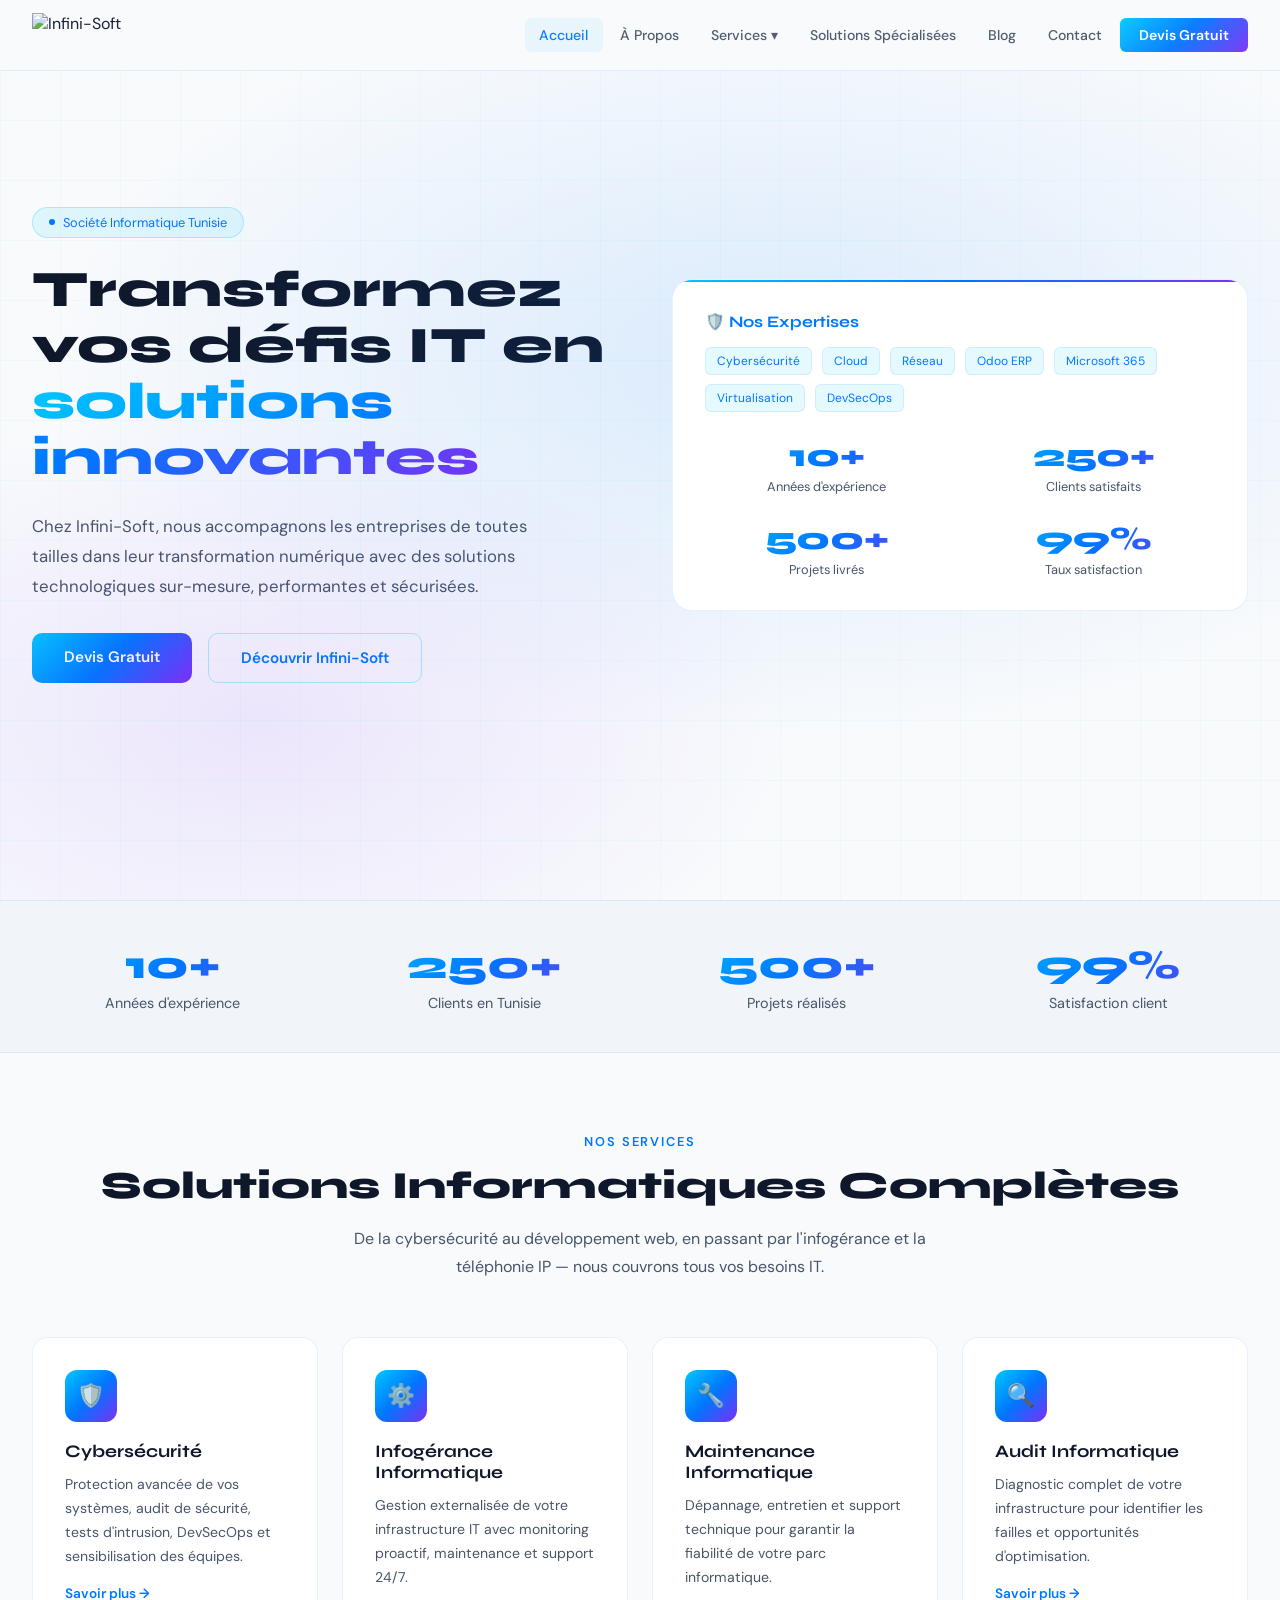
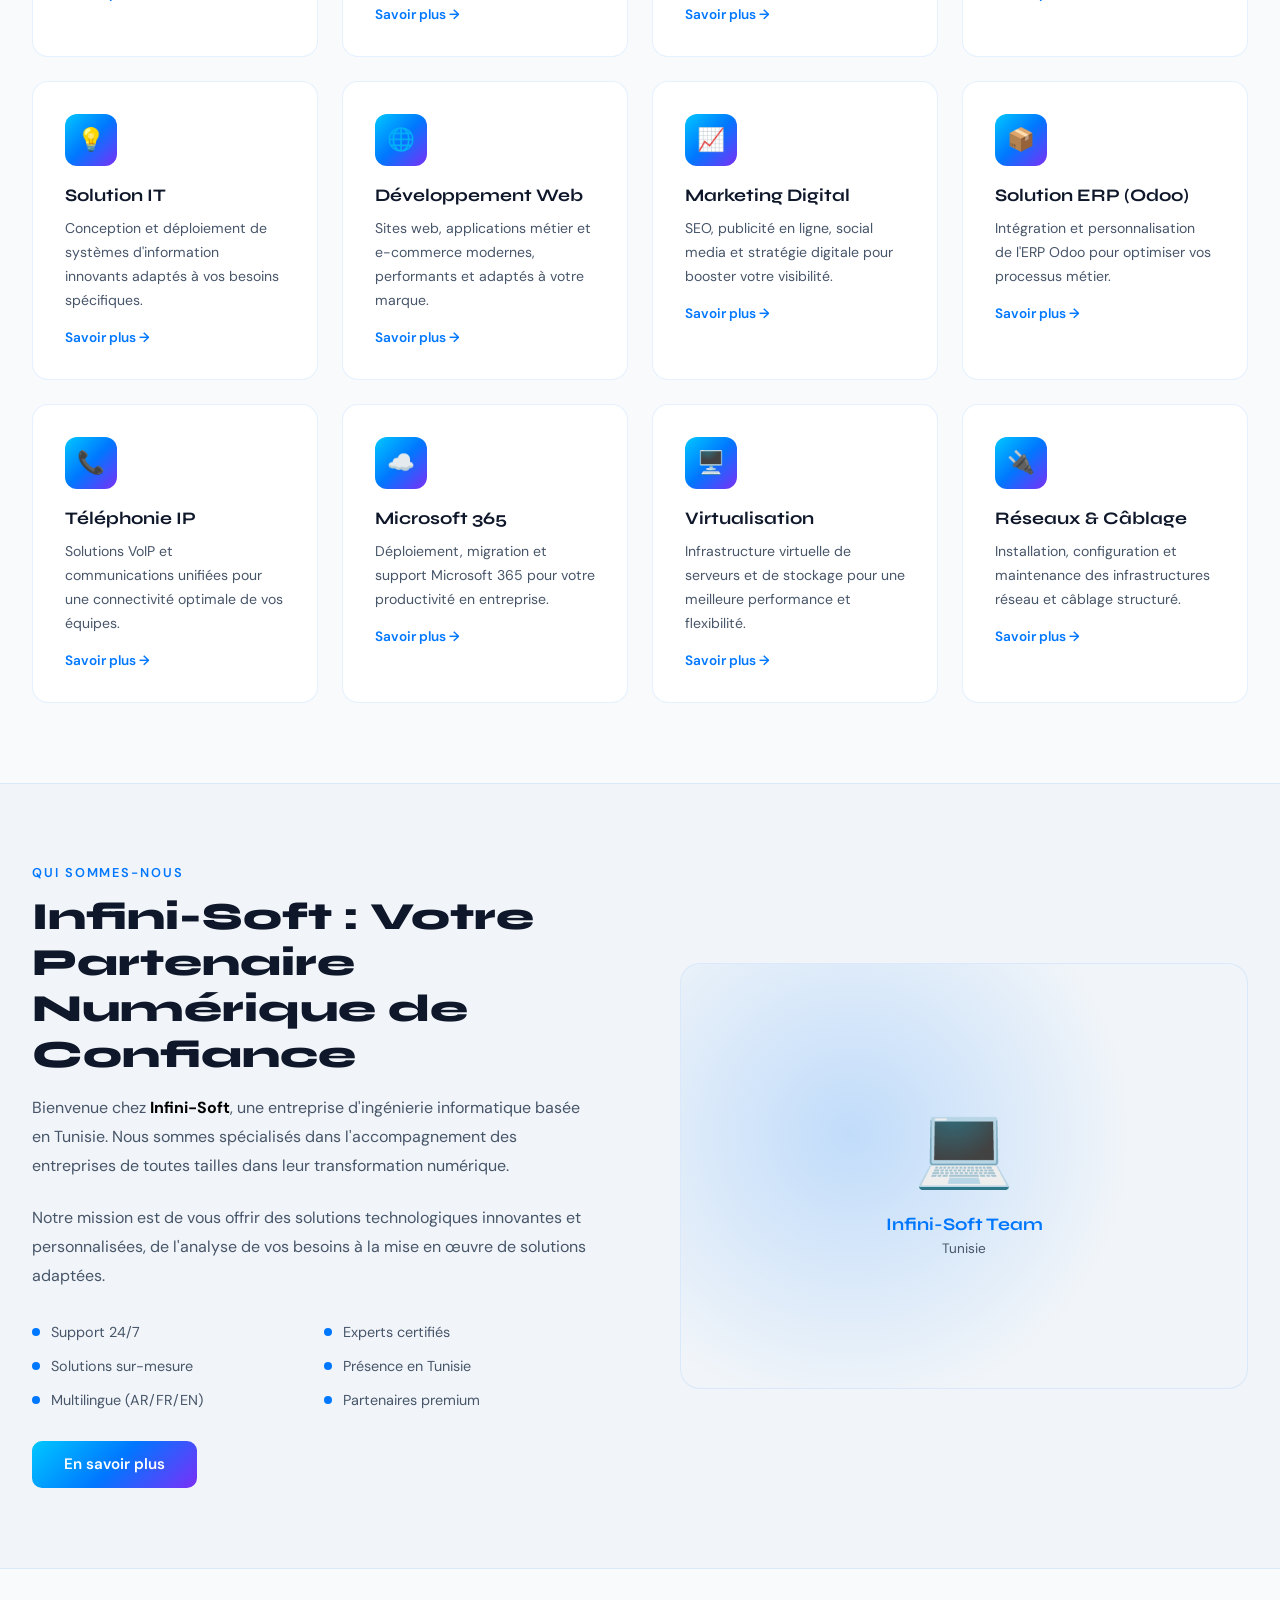
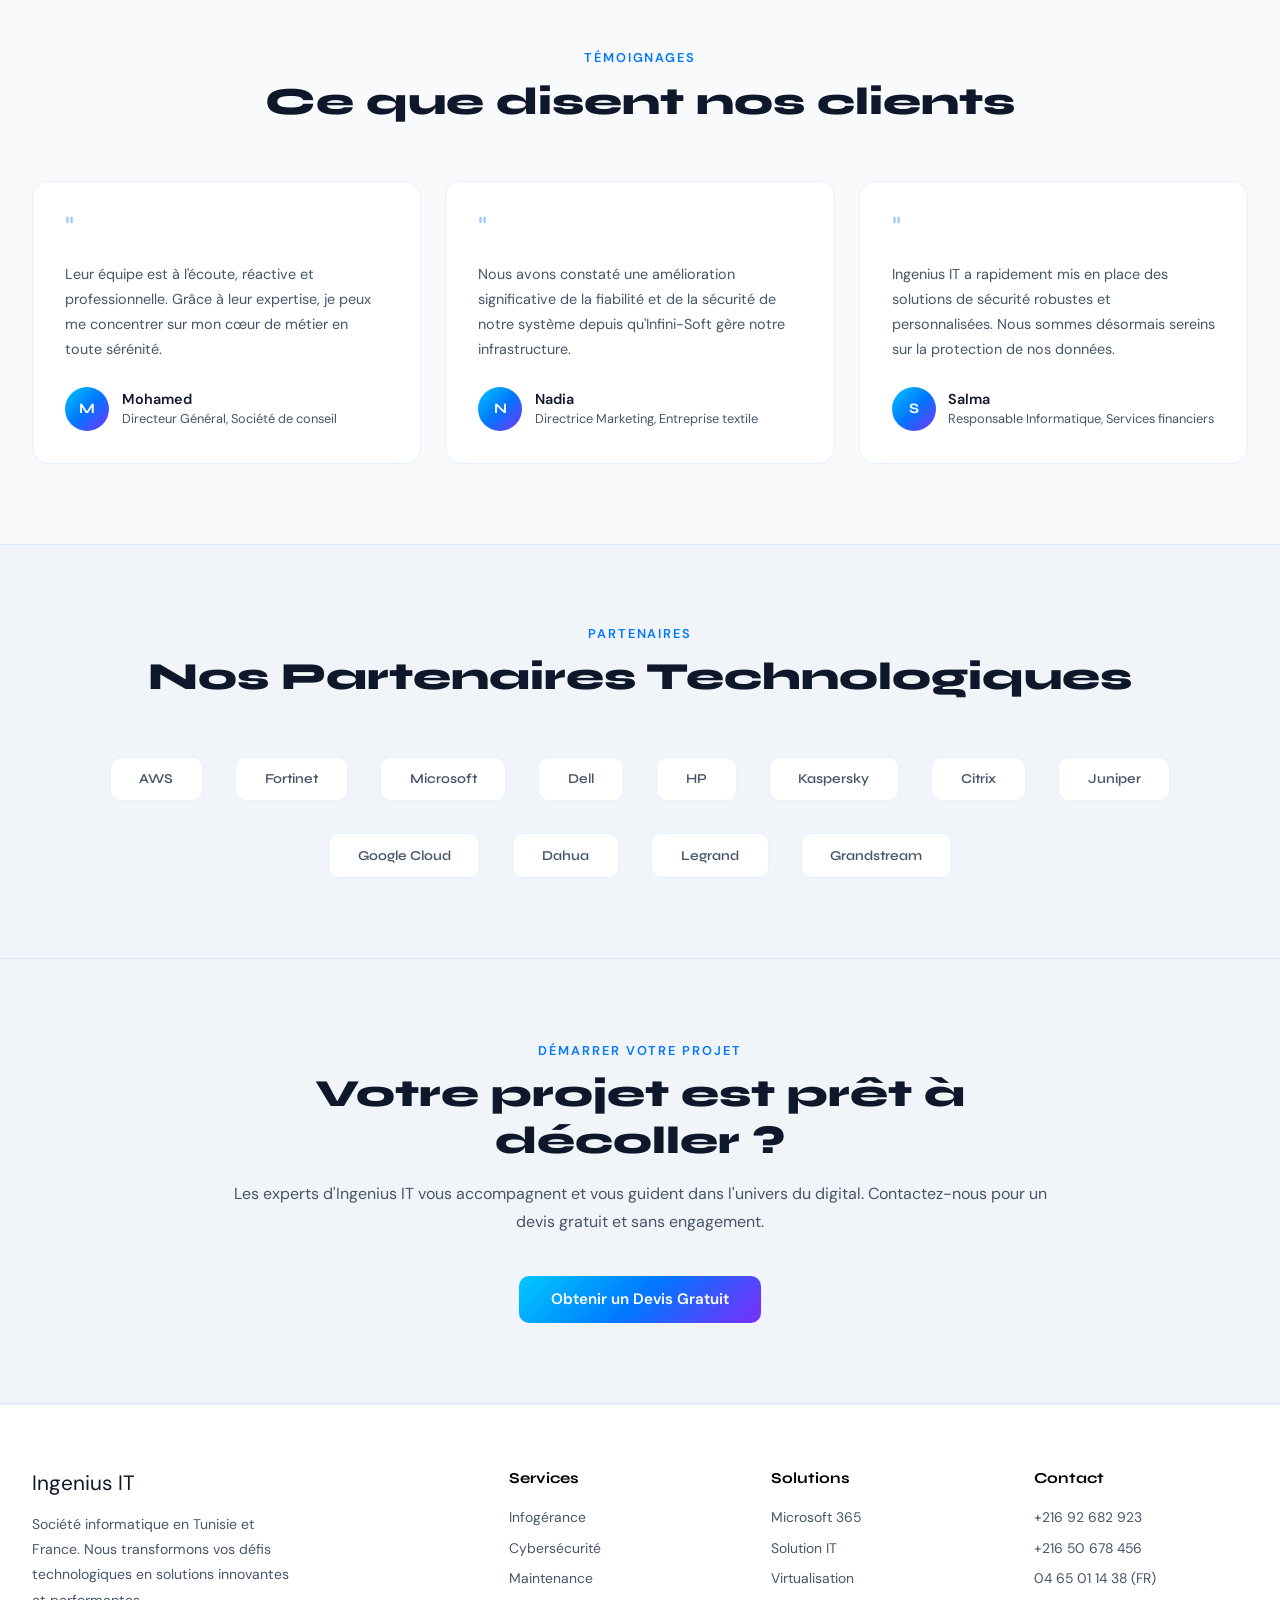
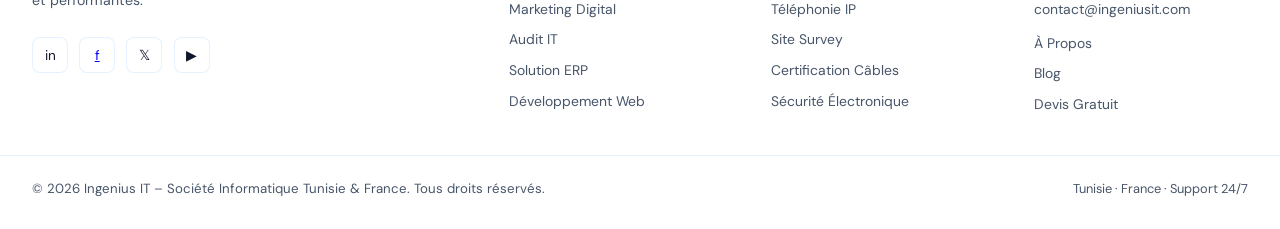
==== commit bcb6a740: "changements responsive mobile" ====
--- a/infinisoft-template.html
+++ b/infinisoft-template.html
@@ -3,7 +3,7 @@
 <head>
 <meta charset="UTF-8">
 <meta name="viewport" content="width=device-width, initial-scale=1.0">
-<title>Infini-Soft – Société Informatique</title>
+<title>Infini-Soft</title>
 <link href="https://fonts.googleapis.com/css2?family=Syne:wght@400;600;700;800&family=DM+Sans:wght@300;400;500;600&display=swap" rel="stylesheet">
 <style>
 :root {
@@ -1064,7 +1064,7 @@
       <p>Société informatique en Tunisie et France. Nous transformons vos défis technologiques en solutions innovantes et performantes.</p>
       <div class="footer-socials">
         <div class="social-btn">in</div>
-        <div class="social-btn">f</div>
+        <a href="https://www.facebook.com/profile.php?id=61590506285521" target="_blank" rel="noopener noreferrer" class="social-btn" title="Facebook">f</a>
         <div class="social-btn">𝕏</div>
         <div class="social-btn">▶</div>
       </div>
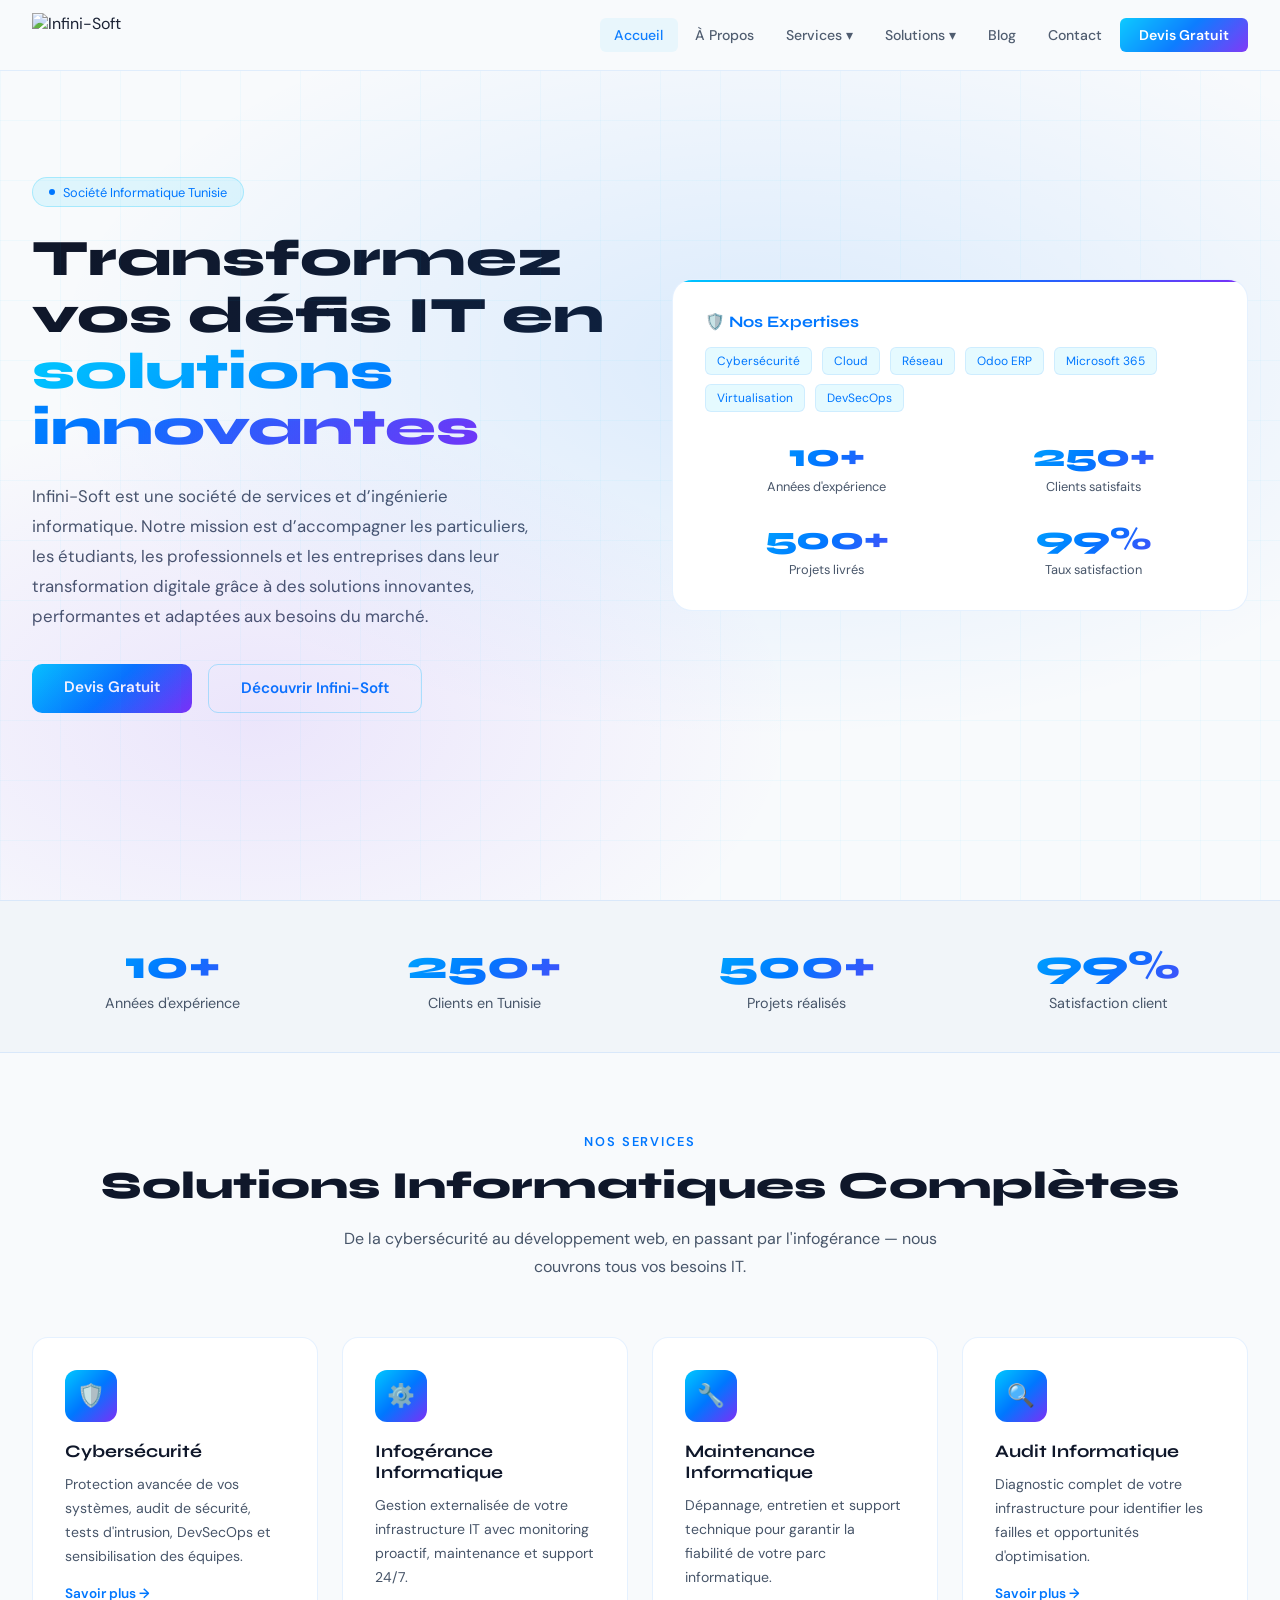
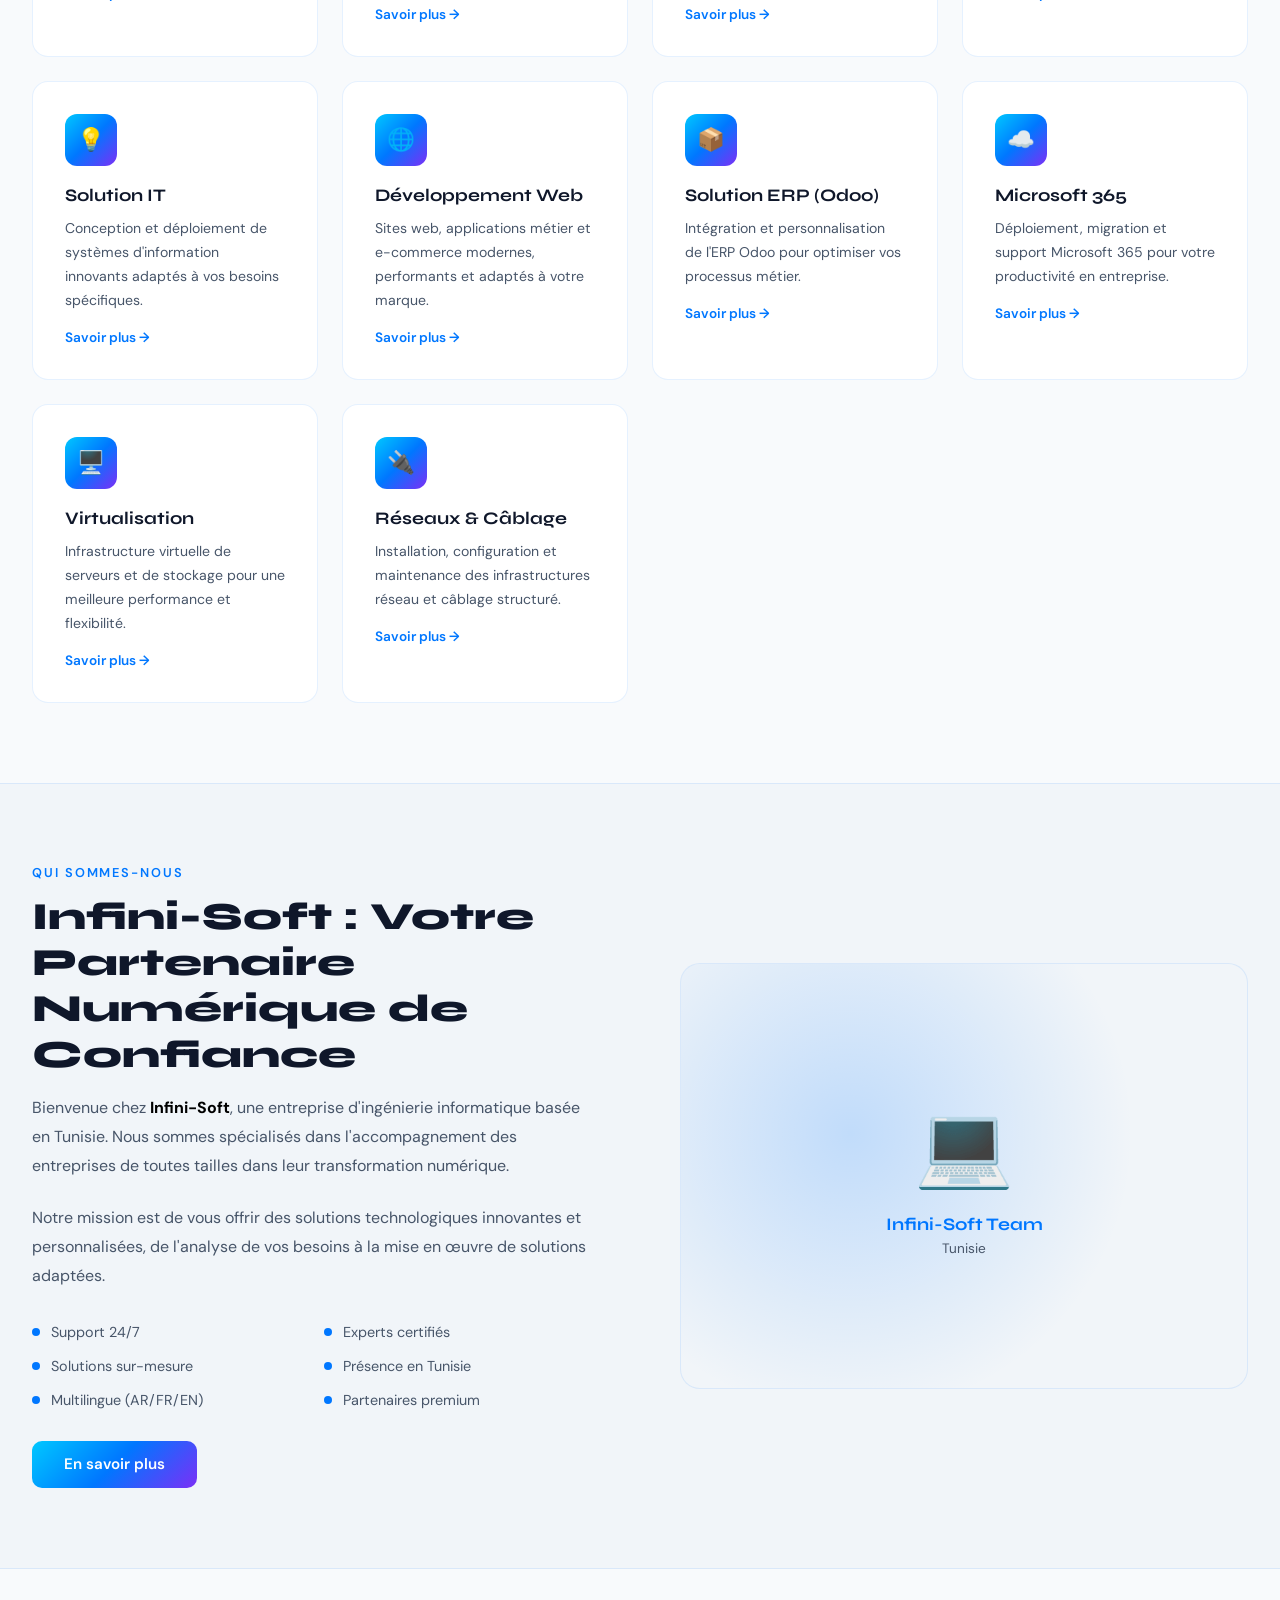
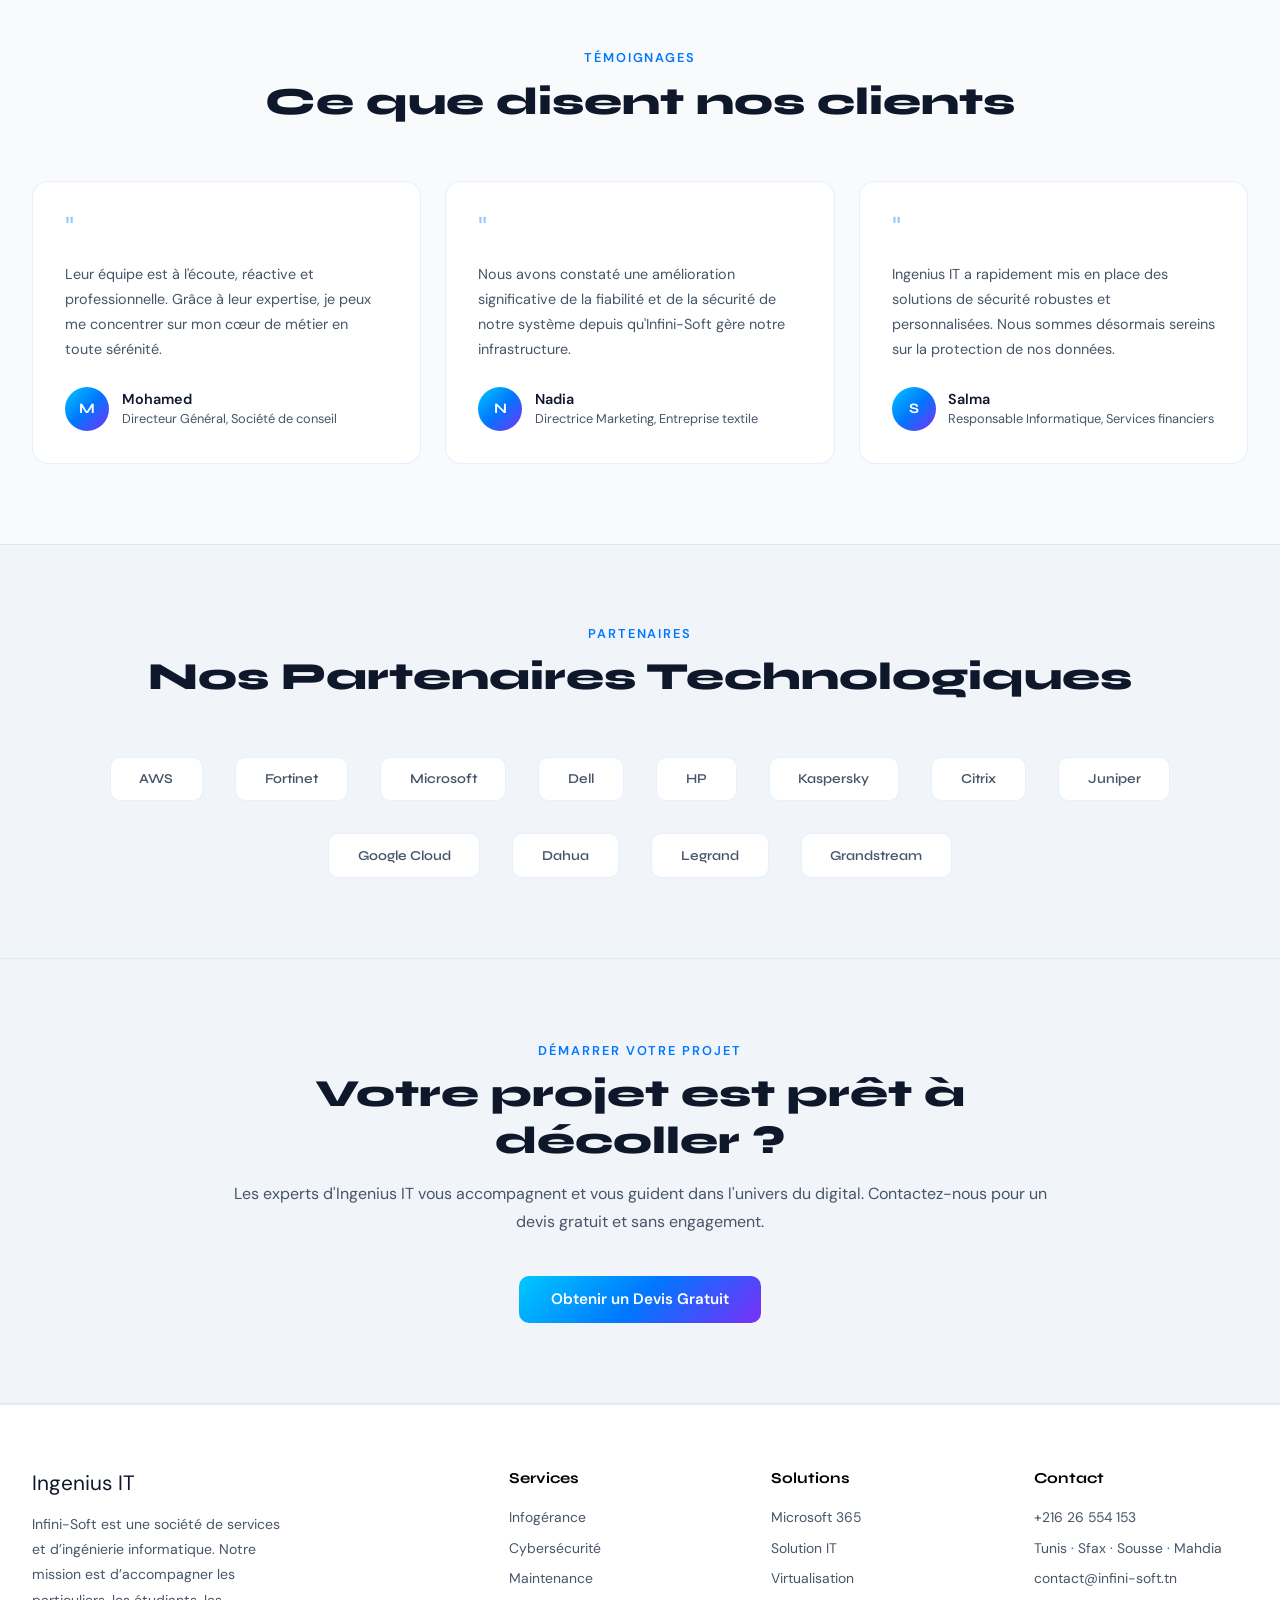
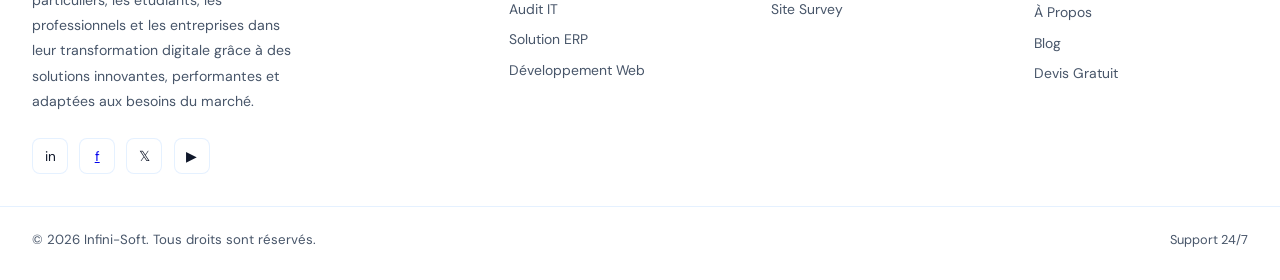
==== commit d3d073f9: "Update site content and navigation" ====
--- a/infinisoft-template.html
+++ b/infinisoft-template.html
@@ -274,17 +274,23 @@
           <a onclick="showPage('infogerance')">Infogérance Informatique</a>
           <a onclick="showPage('cybersecurite')">Cybersécurité</a>
           <a onclick="showPage('maintenance')">Maintenance Informatique</a>
-          <a onclick="showPage('marketing')">Marketing Digital</a>
           <a onclick="showPage('audit')">Audit Informatique</a>
           <a onclick="showPage('erp')">Solution ERP (Odoo)</a>
           <a onclick="showPage('microsoft365')">Microsoft 365</a>
           <a onclick="showPage('solutionit')">Solution IT</a>
           <a onclick="showPage('devweb')">Développement Web</a>
           <a onclick="showPage('virtualisation')">Virtualisation</a>
-          <a onclick="showPage('telephonie')">Téléphonie IP</a>
         </div>
       </li>
-      <li><a onclick="showPage('solutions')" id="nav-solutions">Solutions Spécialisées</a></li>
+      <li>
+        <a id="nav-solutions">Solutions ▾</a>
+        <div class="dropdown">
+          <a onclick="showPage('microsoft365')">Microsoft 365</a>
+          <a onclick="showPage('solutionit')">Solution IT</a>
+          <a onclick="showPage('virtualisation')">Virtualisation</a>
+          <a onclick="showPage('solutions')">Site Survey</a>
+        </div>
+      </li>
       <li><a onclick="showPage('blog')" id="nav-blog">Blog</a></li>
       <li><a onclick="showPage('contact')" id="nav-contact">Contact</a></li>
       <li><a onclick="showPage('contact')" class="nav-cta">Devis Gratuit</a></li>
@@ -300,11 +306,16 @@
   <a onclick="showPage('cybersecurite');toggleMenu()">Cybersécurité</a>
   <a onclick="showPage('infogerance');toggleMenu()">Infogérance</a>
   <a onclick="showPage('maintenance');toggleMenu()">Maintenance</a>
-  <a onclick="showPage('marketing');toggleMenu()">Marketing Digital</a>
   <a onclick="showPage('audit');toggleMenu()">Audit</a>
   <a onclick="showPage('erp');toggleMenu()">Solution ERP</a>
   <a onclick="showPage('devweb');toggleMenu()">Développement Web</a>
-  <a onclick="showPage('solutions');toggleMenu()">Solutions Spécialisées</a>
+  <a onclick="toggleMobileSolutions(event)" id="mobileSolutionsToggle" style="display:flex;justify-content:space-between;align-items:center;">Solutions <span id="mobileSolutionsArrow" style="transition:.3s;display:inline-block;">▾</span></a>
+  <div id="mobileSolutionsMenu">
+    <a onclick="showPage('microsoft365')">Microsoft 365</a>
+    <a onclick="showPage('solutionit')">Solution IT</a>
+    <a onclick="showPage('virtualisation')">Virtualisation</a>
+    <a onclick="showPage('solutions')">Site Survey</a>
+  </div>
   <a onclick="showPage('blog');toggleMenu()">Blog</a>
   <a onclick="showPage('contact');toggleMenu()">Contact</a>
 </div>
@@ -320,7 +331,7 @@
       <div>
         <div class="hero-badge"><span></span> Société Informatique Tunisie</div>
         <h1>Transformez vos défis IT en <span class="grad">solutions innovantes</span></h1>
-        <p>Chez Infini-Soft, nous accompagnons les entreprises de toutes tailles dans leur transformation numérique avec des solutions technologiques sur-mesure, performantes et sécurisées.</p>
+        <p>Infini-Soft est une société de services et d’ingénierie informatique. Notre mission est d’accompagner les particuliers, les étudiants, les professionnels et les entreprises dans leur transformation digitale grâce à des solutions innovantes, performantes et adaptées aux besoins du marché.</p>
         <div class="hero-btns">
           <a class="btn-primary" onclick="showPage('contact')">Devis Gratuit</a>
           <a class="btn-outline" onclick="showPage('about')">Découvrir Infini-Soft</a>
@@ -365,7 +376,7 @@
       <div class="section-header text-center fade-in">
         <div class="section-label">Nos Services</div>
         <h2 class="section-title">Solutions Informatiques Complètes</h2>
-        <p class="section-sub">De la cybersécurité au développement web, en passant par l'infogérance et la téléphonie IP — nous couvrons tous vos besoins IT.</p>
+        <p class="section-sub">De la cybersécurité au développement web, en passant par l'infogérance — nous couvrons tous vos besoins IT.</p>
       </div>
       <div class="services-grid">
         <div class="service-card fade-in" onclick="showPage('cybersecurite')">
@@ -404,22 +415,10 @@
           <p>Sites web, applications métier et e-commerce modernes, performants et adaptés à votre marque.</p>
           <a class="service-link">Savoir plus →</a>
         </div>
-        <div class="service-card fade-in" onclick="showPage('marketing')">
-          <div class="service-icon">📈</div>
-          <h3>Marketing Digital</h3>
-          <p>SEO, publicité en ligne, social media et stratégie digitale pour booster votre visibilité.</p>
-          <a class="service-link">Savoir plus →</a>
-        </div>
         <div class="service-card fade-in" onclick="showPage('erp')">
           <div class="service-icon">📦</div>
           <h3>Solution ERP (Odoo)</h3>
           <p>Intégration et personnalisation de l'ERP Odoo pour optimiser vos processus métier.</p>
-          <a class="service-link">Savoir plus →</a>
-        </div>
-        <div class="service-card fade-in" onclick="showPage('telephonie')">
-          <div class="service-icon">📞</div>
-          <h3>Téléphonie IP</h3>
-          <p>Solutions VoIP et communications unifiées pour une connectivité optimale de vos équipes.</p>
           <a class="service-link">Savoir plus →</a>
         </div>
         <div class="service-card fade-in" onclick="showPage('microsoft365')">
@@ -677,29 +676,6 @@
   <div class="cta-section"><div class="cta-inner"><h2 class="section-title">Protégez votre parc informatique</h2><p>Contactez nos techniciens certifiés pour un contrat de maintenance adapté à vos besoins.</p><a class="btn-primary" onclick="showPage('contact')">Demander un Devis</a></div></div>
 </div>
 
-<!-- ══════════════ PAGE: MARKETING DIGITAL ══════════════ -->
-<div class="page" id="page-marketing">
-  <div class="page-hero">
-    <div class="page-hero-inner">
-      <div class="breadcrumb"><span onclick="showPage('home')" style="cursor:pointer;color:var(--text2)">Accueil</span><span class="sep">/</span><span class="current">Marketing Digital</span></div>
-      <div class="section-label">📈 Marketing Digital</div>
-      <h1 class="section-title">Agence Marketing Digital Tunisie</h1>
-      <p class="section-sub" style="margin:0 auto">Boostez votre visibilité en ligne et attirez de nouveaux clients grâce à nos stratégies digitales.</p>
-    </div>
-  </div>
-  <section><div class="container">
-    <div class="services-grid">
-      <div class="service-card"><div class="service-icon">🔍</div><h3>Référencement SEO</h3><p>Optimisation de votre site web pour les moteurs de recherche et amélioration de votre positionnement organique.</p></div>
-      <div class="service-card"><div class="service-icon">📣</div><h3>Publicité en Ligne (SEA)</h3><p>Campagnes Google Ads et Facebook Ads ciblées pour générer des leads qualifiés rapidement.</p></div>
-      <div class="service-card"><div class="service-icon">📱</div><h3>Social Media</h3><p>Gestion de vos réseaux sociaux, création de contenu et animation de communauté pour votre marque.</p></div>
-      <div class="service-card"><div class="service-icon">✉️</div><h3>Email Marketing</h3><p>Campagnes d'emailing personnalisées pour fidéliser vos clients et augmenter vos conversions.</p></div>
-      <div class="service-card"><div class="service-icon">📊</div><h3>Analytics & Reporting</h3><p>Analyse des performances de vos actions digitales avec des tableaux de bord clairs et actionnables.</p></div>
-      <div class="service-card"><div class="service-icon">✍️</div><h3>Content Marketing</h3><p>Création de contenu à valeur ajoutée pour attirer et convertir votre audience cible.</p></div>
-    </div>
-  </div></section>
-  <div class="cta-section"><div class="cta-inner"><h2 class="section-title">Développez votre présence en ligne</h2><p>Nos experts en marketing digital construisent et exécutent des stratégies performantes pour votre croissance.</p><a class="btn-primary" onclick="showPage('contact')">Démarrer ma Stratégie</a></div></div>
-</div>
-
 <!-- ══════════════ PAGE: AUDIT ══════════════ -->
 <div class="page" id="page-audit">
   <div class="page-hero">
@@ -835,29 +811,6 @@
   <div class="cta-section"><div class="cta-inner"><h2 class="section-title">Modernisez votre infrastructure</h2><p>La virtualisation réduit vos coûts, améliore la disponibilité et simplifie la gestion de votre IT.</p><a class="btn-primary" onclick="showPage('contact')">En savoir plus</a></div></div>
 </div>
 
-<!-- ══════════════ PAGE: TÉLÉPHONIE ══════════════ -->
-<div class="page" id="page-telephonie">
-  <div class="page-hero">
-    <div class="page-hero-inner">
-      <div class="breadcrumb"><span onclick="showPage('home')" style="cursor:pointer;color:var(--text2)">Accueil</span><span class="sep">/</span><span class="current">Téléphonie IP</span></div>
-      <div class="section-label">📞 Téléphonie IP</div>
-      <h1 class="section-title">Solutions Téléphonie IP & VoIP Tunisie</h1>
-      <p class="section-sub" style="margin:0 auto">Communications unifiées, VoIP et visioconférence pour connecter vos équipes efficacement.</p>
-    </div>
-  </div>
-  <section><div class="container">
-    <div class="services-grid">
-      <div class="service-card"><div class="service-icon">📞</div><h3>IPBX d'Entreprise</h3><p>Installation de centraux téléphoniques IP pour gérer vos communications internes et externes.</p></div>
-      <div class="service-card"><div class="service-icon">🎙️</div><h3>VoIP & SIP Trunk</h3><p>Lignes téléphoniques IP pour réduire vos coûts de communication et bénéficier d'une haute disponibilité.</p></div>
-      <div class="service-card"><div class="service-icon">📹</div><h3>Visioconférence</h3><p>Solutions de vidéoconférence pour les réunions à distance entre vos équipes et partenaires.</p></div>
-      <div class="service-card"><div class="service-icon">💬</div><h3>Messagerie Unifiée</h3><p>Centralisation de vos communications (voix, email, chat) dans une seule interface intuitive.</p></div>
-      <div class="service-card"><div class="service-icon">📱</div><h3>Softphone Mobile</h3><p>Applications mobiles pour que vos équipes puissent travailler depuis n'importe où avec leur numéro fixe.</p></div>
-      <div class="service-card"><div class="service-icon">🔧</div><h3>Support & Maintenance</h3><p>Support technique et maintenance de votre infrastructure téléphonique avec SLA garanti.</p></div>
-    </div>
-  </div></section>
-  <div class="cta-section"><div class="cta-inner"><h2 class="section-title">Modernisez votre téléphonie</h2><p>Réduisez vos coûts de communication et améliorez la collaboration de vos équipes avec nos solutions VoIP.</p><a class="btn-primary" onclick="showPage('contact')">Demander un Devis</a></div></div>
-</div>
-
 <!-- ══════════════ PAGE: SOLUTIONS SPÉCIALISÉES ══════════════ -->
 <div class="page" id="page-solutions">
   <div class="page-hero">
@@ -865,7 +818,7 @@
       <div class="breadcrumb"><span onclick="showPage('home')" style="cursor:pointer;color:var(--text2)">Accueil</span><span class="sep">/</span><span class="current">Solutions Spécialisées</span></div>
       <div class="section-label">🔌 Solutions Spécialisées</div>
       <h1 class="section-title">Solutions Spécialisées</h1>
-      <p class="section-sub" style="margin:0 auto">Site Survey, Certification de Câbles et Sécurité Électronique pour vos infrastructures physiques.</p>
+      <p class="section-sub" style="margin:0 auto">Site Survey pour vos infrastructures physiques.</p>
     </div>
   </div>
   <section><div class="container">
@@ -882,31 +835,9 @@
           <span class="tag">Recommandations</span>
         </div>
       </div>
-      <div class="expertise-detail">
-        <div style="font-size:2.5rem;margin-bottom:1rem">🔌</div>
-        <h3>Certification de Câbles</h3>
-        <p>La certification de câbles est la validation officielle que votre infrastructure de câblage répond aux normes de performance requises (Cat5e, Cat6, Cat6A, Cat7, fibre optique). Nous utilisons des certifiomètres Fluke Networks homologués pour des rapports conformes aux standards TIA/ISO.</p>
-        <p>Chaque lien testé fait l'objet d'un rapport de certification détaillé que vous pouvez présenter à vos assureurs ou en cas de litige.</p>
-        <div class="tag-list">
-          <span class="tag">Cat5e / Cat6 / Cat6A</span>
-          <span class="tag">Fibre Optique</span>
-          <span class="tag">Fluke Networks</span>
-          <span class="tag">Normes TIA/ISO</span>
-        </div>
-      </div>
-    </div>
-    <div class="expertise-detail">
-      <div style="font-size:2.5rem;margin-bottom:1rem">📷</div>
-      <h3>Sécurité Électronique</h3>
-      <p>Ingenius IT conçoit et installe des systèmes de sécurité électronique complets pour entreprises et particuliers. De la vidéosurveillance IP au contrôle d'accès biométrique, nous protégeons vos locaux avec les technologies les plus fiables.</p>
-      <div class="services-grid" style="margin-top:1.5rem">
-        <div class="service-card"><div class="service-icon">📹</div><h3>Vidéosurveillance IP</h3><p>Caméras IP HD avec vision nocturne, enregistrement cloud et accès à distance depuis smartphone.</p></div>
-        <div class="service-card"><div class="service-icon">🚪</div><h3>Contrôle d'Accès</h3><p>Badges, biométrie et gestion centralisée des droits d'accès pour sécuriser vos zones sensibles.</p></div>
-        <div class="service-card"><div class="service-icon">🚨</div><h3>Alarme & Détection</h3><p>Systèmes d'alarme intrusion avec détecteurs de mouvement et notification en temps réel.</p></div>
-      </div>
     </div>
   </div></section>
-  <div class="cta-section"><div class="cta-inner"><h2 class="section-title">Sécurisez vos infrastructures</h2><p>Nos experts interviennent pour des études de site, certifications ou installations de sécurité électronique sur toute la Tunisie.</p><a class="btn-primary" onclick="showPage('contact')">Prendre Contact</a></div></div>
+  <div class="cta-section"><div class="cta-inner"><h2 class="section-title">Sécurisez vos infrastructures</h2><p>Nos experts interviennent pour des études de site sur toute la Tunisie.</p><a class="btn-primary" onclick="showPage('contact')">Prendre Contact</a></div></div>
 </div>
 
 <!-- ══════════════ PAGE: BLOG ══════════════ -->
@@ -1017,7 +948,7 @@
         <div style="margin-top:2rem;background:var(--card);border:1px solid var(--border);border-radius:12px;padding:1.5rem;">
           <div style="font-family:'Syne',sans-serif;font-weight:700;margin-bottom:.8rem">🌍 Nous intervenons en :</div>
           <div style="display:flex;gap:.5rem;flex-wrap:wrap;">
-            <span class="tag">Tunis</span><span class="tag">Sfax</span><span class="tag">Sousse</span><span class="tag">Bizerte</span><span class="tag">Nabeul</span><span class="tag">France entière</span>
+            <span class="tag">Tunis</span><span class="tag">Sfax</span><span class="tag">Sousse</span><span class="tag">France entière</span>
           </div>
         </div>
       </div>
@@ -1042,9 +973,7 @@
             <option>Microsoft 365</option>
             <option>Solution IT</option>
             <option>Développement Web</option>
-            <option>Marketing Digital</option>
             <option>Virtualisation</option>
-            <option>Téléphonie IP</option>
             <option>Autre</option>
           </select>
         </div>
@@ -1061,7 +990,7 @@
   <div class="footer-grid">
     <div class="footer-brand">
       <div class="logo" style="font-size:1.3rem;cursor:default">Ingenius IT</div>
-      <p>Société informatique en Tunisie et France. Nous transformons vos défis technologiques en solutions innovantes et performantes.</p>
+      <p>Infini-Soft est une société de services et d’ingénierie informatique. Notre mission est d’accompagner les particuliers, les étudiants, les professionnels et les entreprises dans leur transformation digitale grâce à des solutions innovantes, performantes et adaptées aux besoins du marché.</p>
       <div class="footer-socials">
         <div class="social-btn">in</div>
         <a href="https://www.facebook.com/profile.php?id=61590506285521" target="_blank" rel="noopener noreferrer" class="social-btn" title="Facebook">f</a>
@@ -1075,7 +1004,6 @@
         <li><a onclick="showPage('infogerance')">Infogérance</a></li>
         <li><a onclick="showPage('cybersecurite')">Cybersécurité</a></li>
         <li><a onclick="showPage('maintenance')">Maintenance</a></li>
-        <li><a onclick="showPage('marketing')">Marketing Digital</a></li>
         <li><a onclick="showPage('audit')">Audit IT</a></li>
         <li><a onclick="showPage('erp')">Solution ERP</a></li>
         <li><a onclick="showPage('devweb')">Développement Web</a></li>
@@ -1087,19 +1015,15 @@
         <li><a onclick="showPage('microsoft365')">Microsoft 365</a></li>
         <li><a onclick="showPage('solutionit')">Solution IT</a></li>
         <li><a onclick="showPage('virtualisation')">Virtualisation</a></li>
-        <li><a onclick="showPage('telephonie')">Téléphonie IP</a></li>
         <li><a onclick="showPage('solutions')">Site Survey</a></li>
-        <li><a onclick="showPage('solutions')">Certification Câbles</a></li>
-        <li><a onclick="showPage('solutions')">Sécurité Électronique</a></li>
       </ul>
     </div>
     <div class="footer-col">
       <h4>Contact</h4>
       <ul>
-        <li><a>+216 92 682 923</a></li>
-        <li><a>+216 50 678 456</a></li>
-        <li><a>04 65 01 14 38 (FR)</a></li>
-        <li><a>contact@ingeniusit.com</a></li>
+        <li><a>+216 26 554 153</a></li>
+        <li><a>Tunis · Sfax · Sousse · Mahdia</a></li>
+        <li><a>contact@infini-soft.tn</a></li>
         <li style="margin-top:.8rem"><a onclick="showPage('about')">À Propos</a></li>
         <li><a onclick="showPage('blog')">Blog</a></li>
         <li><a onclick="showPage('contact')">Devis Gratuit</a></li>
@@ -1107,8 +1031,8 @@
     </div>
   </div>
   <div class="footer-bottom">
-    <p>© 2026 Ingenius IT – Société Informatique Tunisie & France. Tous droits réservés.</p>
-    <p style="color:var(--text2);font-size:.8rem">Tunisie · France · Support 24/7</p>
+    <p>© 2026 Infini-Soft. Tous droits sont réservés.</p>
+    <p style="color:var(--text2);font-size:.8rem">Support 24/7</p>
   </div>
 </footer>
 
@@ -1123,7 +1047,24 @@
     window.scrollTo({ top: 0, behavior: 'smooth' });
     const nav = document.getElementById('nav-' + id);
     if (nav) nav.classList.add('active');
-    else document.getElementById('nav-services') && document.getElementById('nav-services').classList.add('active');
+    else {
+      if (document.getElementById('nav-services')) document.getElementById('nav-services').classList.add('active');
+      if (['microsoft365', 'solutionit', 'virtualisation', 'solutions'].includes(id) && document.getElementById('nav-solutions')) {
+        document.getElementById('nav-solutions').classList.add('active');
+      }
+    }
+  }
+  const mobileMenu = document.getElementById('mobileMenu');
+  if (mobileMenu) {
+    const servicesSub = document.getElementById('mobileServicesMenu');
+    const servicesArrow = document.getElementById('mobileServicesArrow');
+    const solutionsSub = document.getElementById('mobileSolutionsMenu');
+    const solutionsArrow = document.getElementById('mobileSolutionsArrow');
+    if (servicesSub) servicesSub.style.display = 'none';
+    if (servicesArrow) servicesArrow.style.transform = '';
+    if (solutionsSub) solutionsSub.style.display = 'none';
+    if (solutionsArrow) solutionsArrow.style.transform = '';
+    mobileMenu.classList.remove('open');
   }
   initFadeIn();
 }
@@ -1131,6 +1072,28 @@
 // ─── HAMBURGER ───
 function toggleMenu() {
   document.getElementById('mobileMenu').classList.toggle('open');
+}
+
+// ─── SOUS-MENU SERVICES MOBILE ───
+function toggleMobileServices(e) {
+  if (e) e.stopPropagation();
+  const sub = document.getElementById('mobileServicesMenu');
+  const arrow = document.getElementById('mobileServicesArrow');
+  if (!sub) return;
+  const isOpen = sub.style.display === 'block';
+  sub.style.display = isOpen ? 'none' : 'block';
+  if (arrow) arrow.style.transform = isOpen ? '' : 'rotate(180deg)';
+}
+
+// ─── SOUS-MENU SOLUTIONS MOBILE ───
+function toggleMobileSolutions(e) {
+  if (e) e.stopPropagation();
+  const sub = document.getElementById('mobileSolutionsMenu');
+  const arrow = document.getElementById('mobileSolutionsArrow');
+  if (!sub) return;
+  const isOpen = sub.style.display === 'block';
+  sub.style.display = isOpen ? 'none' : 'block';
+  if (arrow) arrow.style.transform = isOpen ? '' : 'rotate(180deg)';
 }
 
 // ─── FADE-IN OBSERVER ───
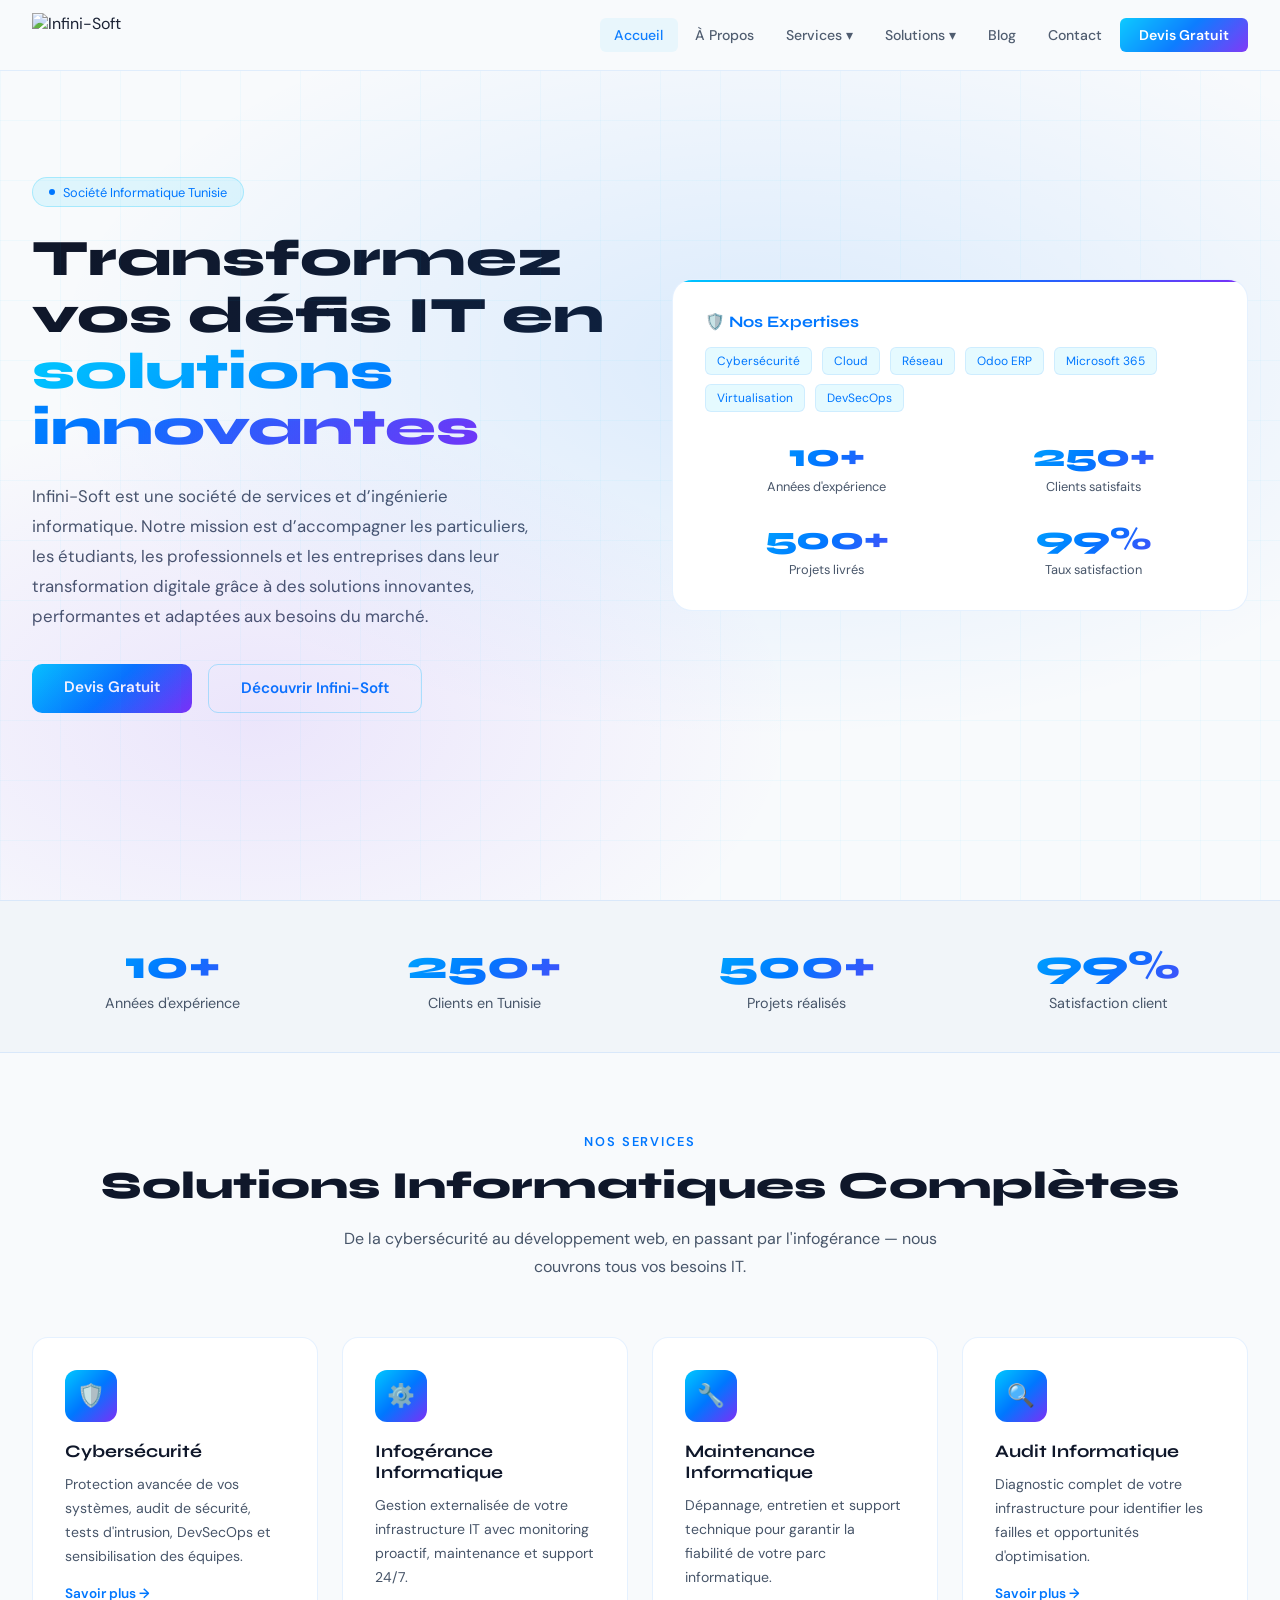
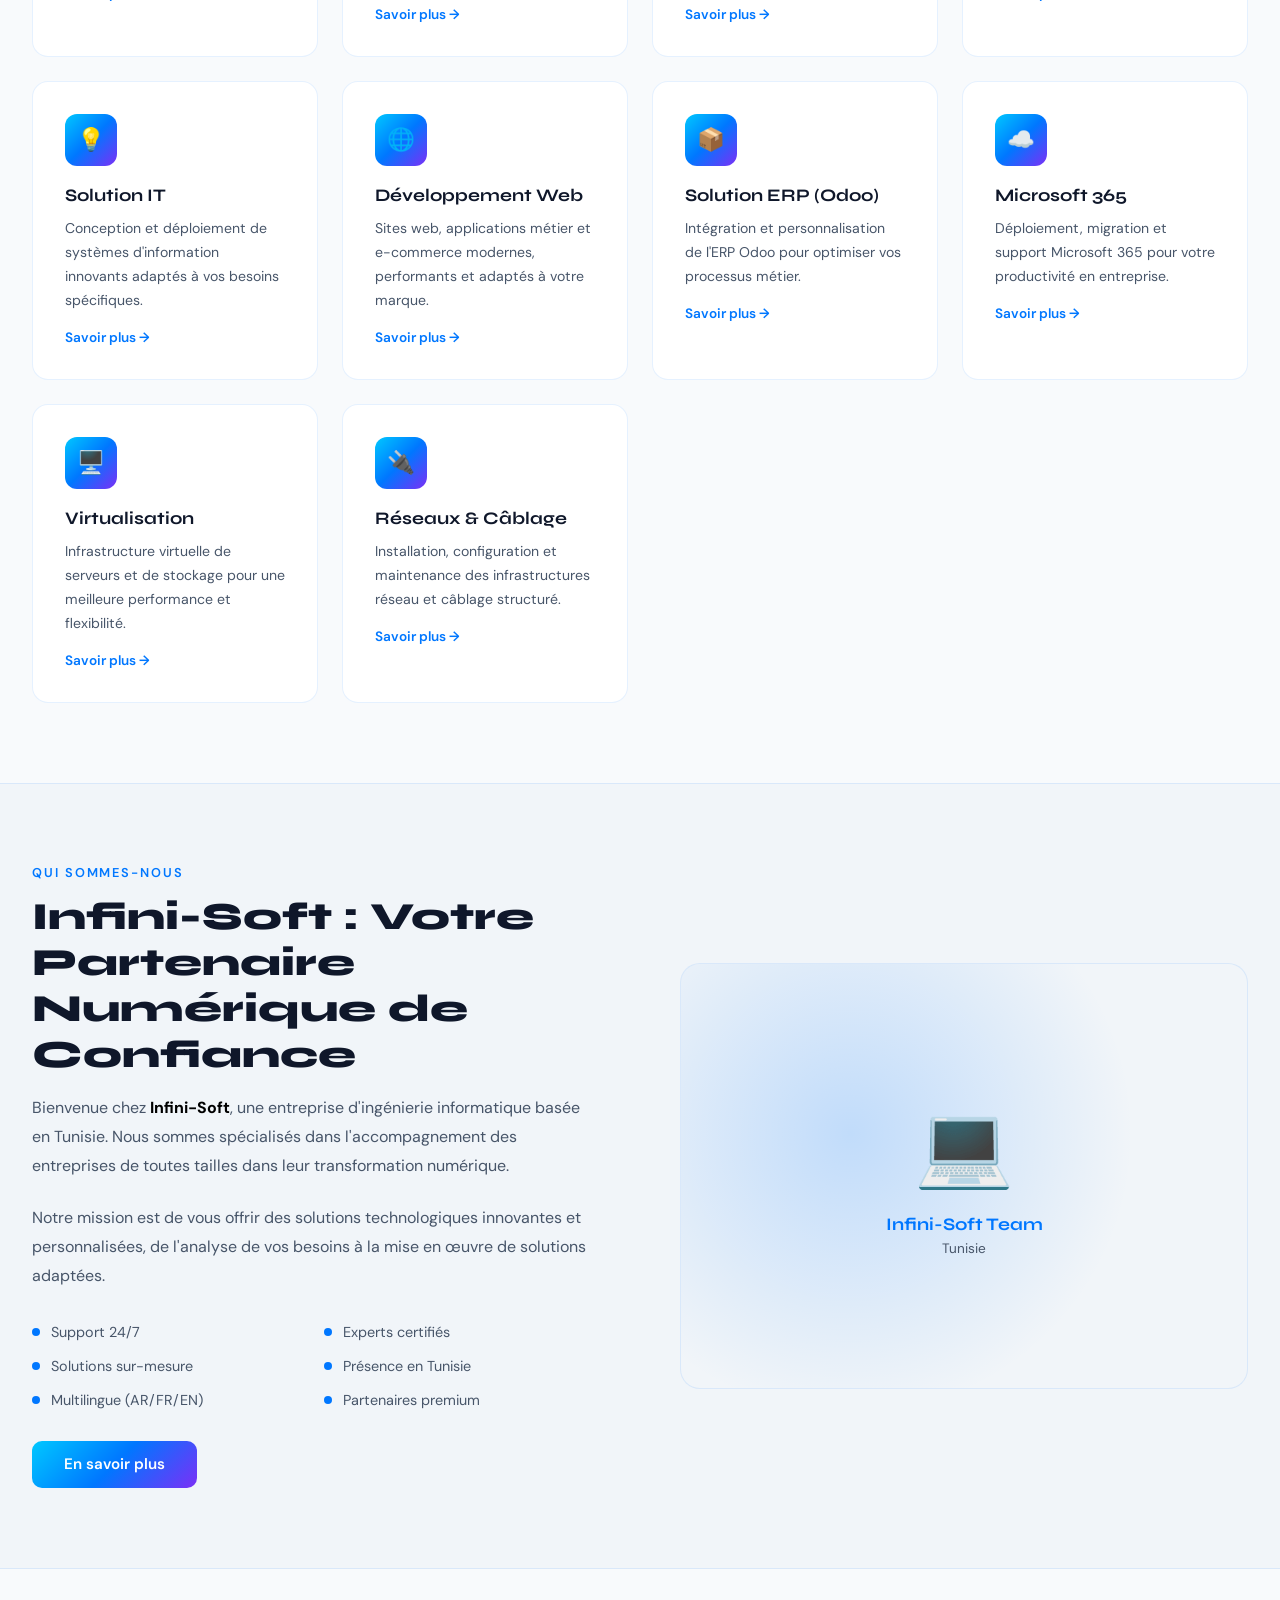
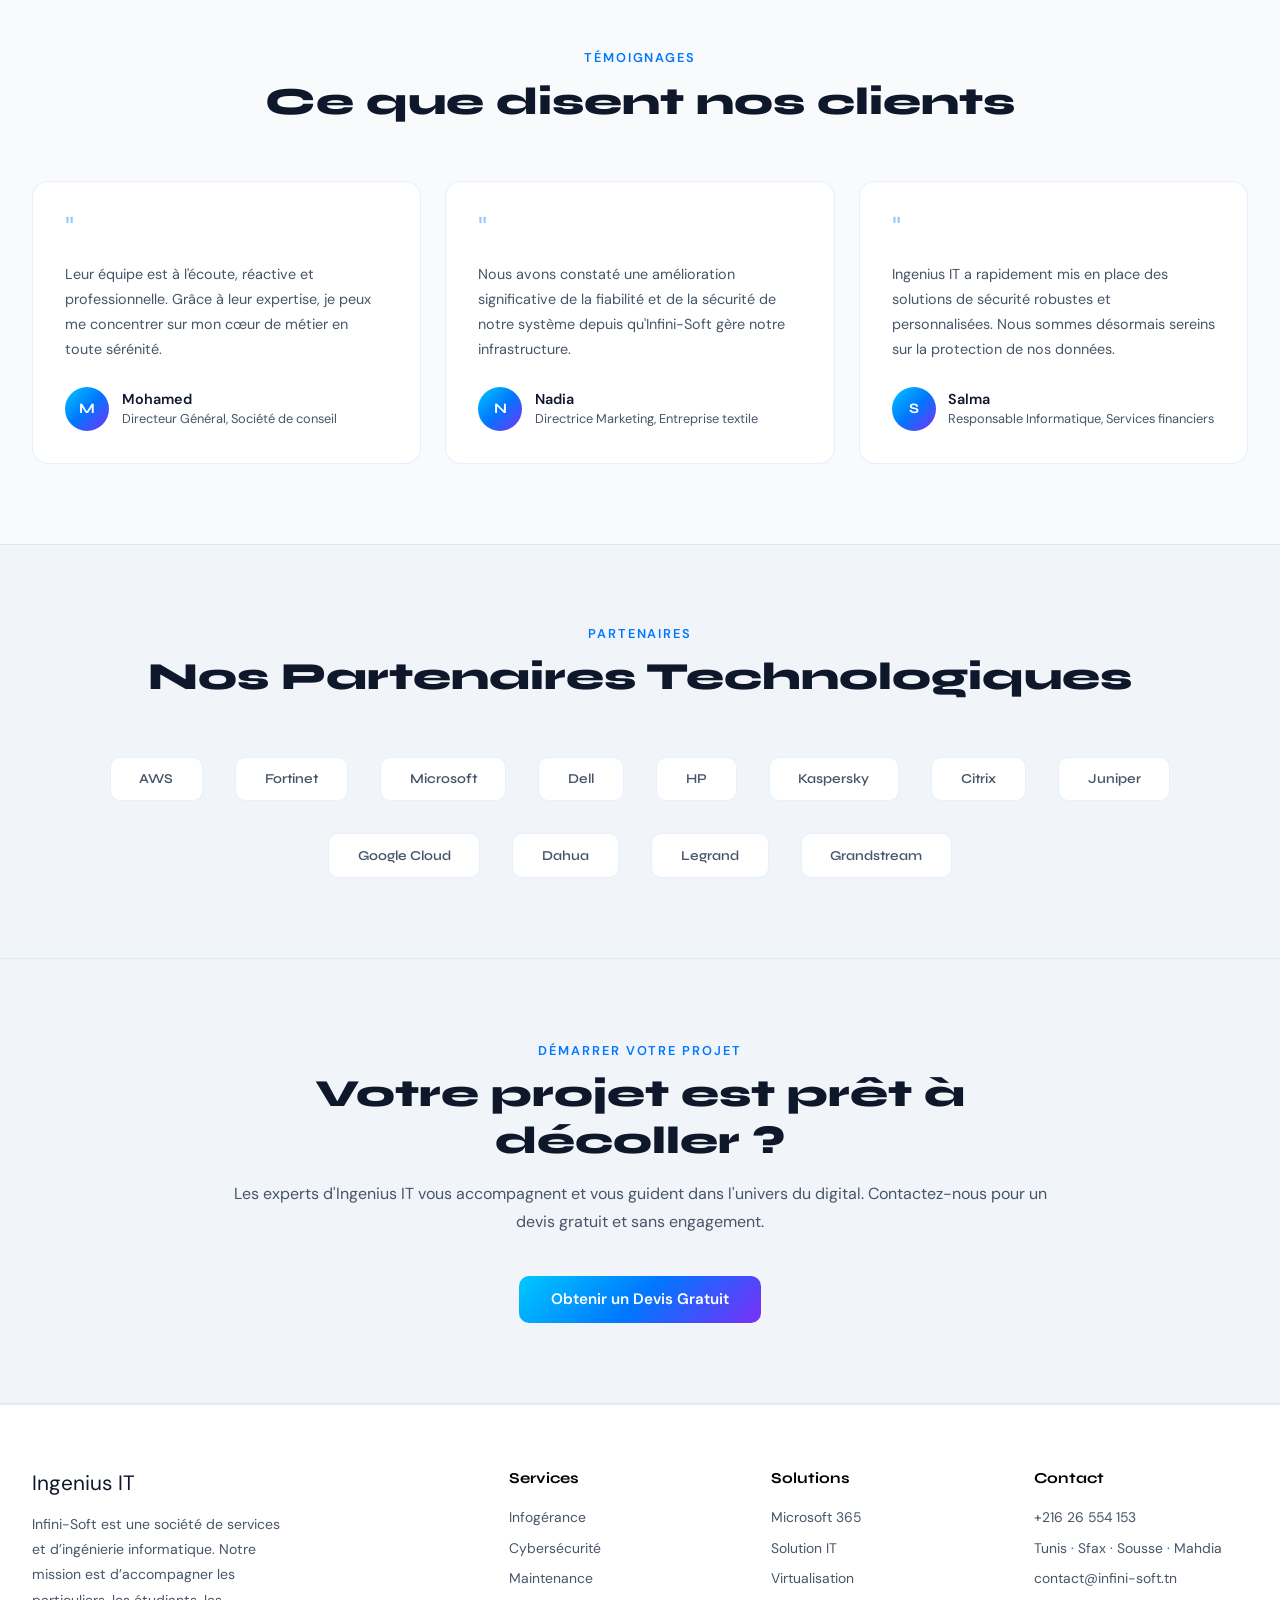
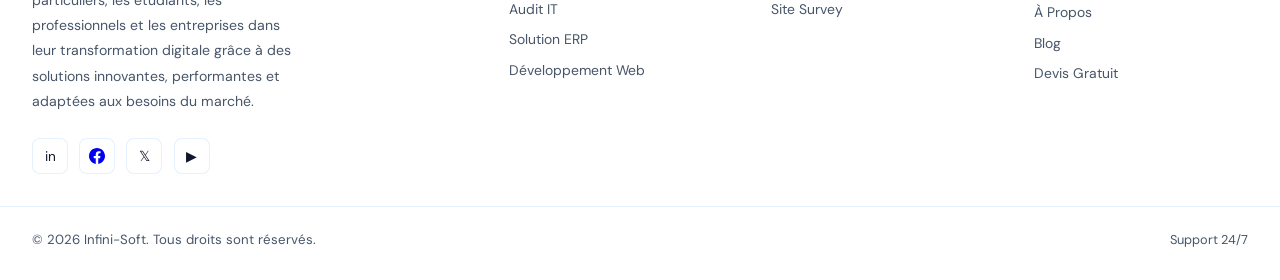
==== commit 6388cdfc: "fix icon" ====
--- a/infinisoft-template.html
+++ b/infinisoft-template.html
@@ -43,6 +43,7 @@
 *{margin:0;padding:0;box-sizing:border-box;}
 html{scroll-behavior:smooth;}
 body{font-family:'DM Sans',sans-serif;background:var(--bg);color:var(--text);overflow-x:hidden;}
+body.menu-open{overflow:hidden;height:100vh;overscroll-behavior:none;}
 
 /* ─── SCROLLBAR ─── */
 ::-webkit-scrollbar{width:6px;}
@@ -69,9 +70,12 @@
 .nav-cta:hover{opacity:0.9;color:#fff!important;}
 .hamburger{display:none;flex-direction:column;gap:5px;cursor:pointer;padding:4px;}
 .hamburger span{width:24px;height:2px;background:var(--text);border-radius:2px;transition:.3s;}
-.mobile-menu{display:none;position:fixed;top:70px;left:0;right:0;background:var(--bg2);border-bottom:1px solid var(--border);padding:1rem 2rem;z-index:999;}
+.mobile-menu{display:none;position:fixed;top:70px;left:0;right:0;background:var(--bg2);border-bottom:1px solid var(--border);padding:1rem 2rem;z-index:999;max-height:calc(100vh - 70px);overflow-y:auto;overscroll-behavior:contain;-webkit-overflow-scrolling:touch;}
 .mobile-menu.open{display:block;}
 .mobile-menu a{display:block;padding:.7rem 0;color:var(--text2);text-decoration:none;font-size:.95rem;border-bottom:1px solid var(--border);cursor:pointer;}
+#mobileSolutionsMenu{display:none;background:rgba(0,200,255,0.04);border-radius:8px;margin:.3rem 0;padding:.3rem .8rem;}
+#mobileSolutionsMenu a{font-size:.9rem;padding:.55rem 0;border-bottom:1px solid rgba(0,200,255,0.08);}
+#mobileSolutionsMenu a:last-child{border-bottom:none;}
 
 /* ─── HERO ─── */
 .hero{min-height:100vh;display:flex;align-items:center;position:relative;overflow:hidden;padding-top:70px;}
@@ -943,7 +947,7 @@
         </div>
         <div class="contact-item">
           <div class="contact-icon">🕐</div>
-          <div class="contact-detail"><strong>Disponibilité</strong><span>Support 24/7 – Lun–Ven 8h–18h (bureau)</span></div>
+          <div class="contact-detail"><strong>Disponibilité</strong><span>Support 24/7 – Lun–Ven 8h–18h</span></div>
         </div>
         <div style="margin-top:2rem;background:var(--card);border:1px solid var(--border);border-radius:12px;padding:1.5rem;">
           <div style="font-family:'Syne',sans-serif;font-weight:700;margin-bottom:.8rem">🌍 Nous intervenons en :</div>
@@ -993,7 +997,7 @@
       <p>Infini-Soft est une société de services et d’ingénierie informatique. Notre mission est d’accompagner les particuliers, les étudiants, les professionnels et les entreprises dans leur transformation digitale grâce à des solutions innovantes, performantes et adaptées aux besoins du marché.</p>
       <div class="footer-socials">
         <div class="social-btn">in</div>
-        <a href="https://www.facebook.com/profile.php?id=61590506285521" target="_blank" rel="noopener noreferrer" class="social-btn" title="Facebook">f</a>
+        <a href="https://www.facebook.com/profile.php?id=61590506285521" target="_blank" rel="noopener noreferrer" class="social-btn" title="Facebook"><svg xmlns="http://www.w3.org/2000/svg" width="16" height="16" viewBox="0 0 24 24" fill="currentColor"><path d="M24 12.073c0-6.627-5.373-12-12-12s-12 5.373-12 12c0 5.99 4.388 10.954 10.125 11.854v-8.385H7.078v-3.47h3.047V9.43c0-3.007 1.792-4.669 4.533-4.669 1.312 0 2.686.235 2.686.235v2.953H15.83c-1.491 0-1.956.925-1.956 1.874v2.25h3.328l-.532 3.47h-2.796v8.385C19.612 23.027 24 18.062 24 12.073z"/></svg></a>
         <div class="social-btn">𝕏</div>
         <div class="social-btn">▶</div>
       </div>
@@ -1065,13 +1069,26 @@
     if (solutionsSub) solutionsSub.style.display = 'none';
     if (solutionsArrow) solutionsArrow.style.transform = '';
     mobileMenu.classList.remove('open');
+    document.body.classList.remove('menu-open');
   }
   initFadeIn();
 }
 
 // ─── HAMBURGER ───
 function toggleMenu() {
-  document.getElementById('mobileMenu').classList.toggle('open');
+  const menu = document.getElementById('mobileMenu');
+  if (!menu) return;
+  if (menu.classList.contains('open')) {
+    menu.classList.remove('open');
+    document.body.classList.remove('menu-open');
+    const solutionsSub = document.getElementById('mobileSolutionsMenu');
+    const solutionsArrow = document.getElementById('mobileSolutionsArrow');
+    if (solutionsSub) solutionsSub.style.display = 'none';
+    if (solutionsArrow) solutionsArrow.style.transform = '';
+  } else {
+    menu.classList.add('open');
+    document.body.classList.add('menu-open');
+  }
 }
 
 // ─── SOUS-MENU SERVICES MOBILE ───
